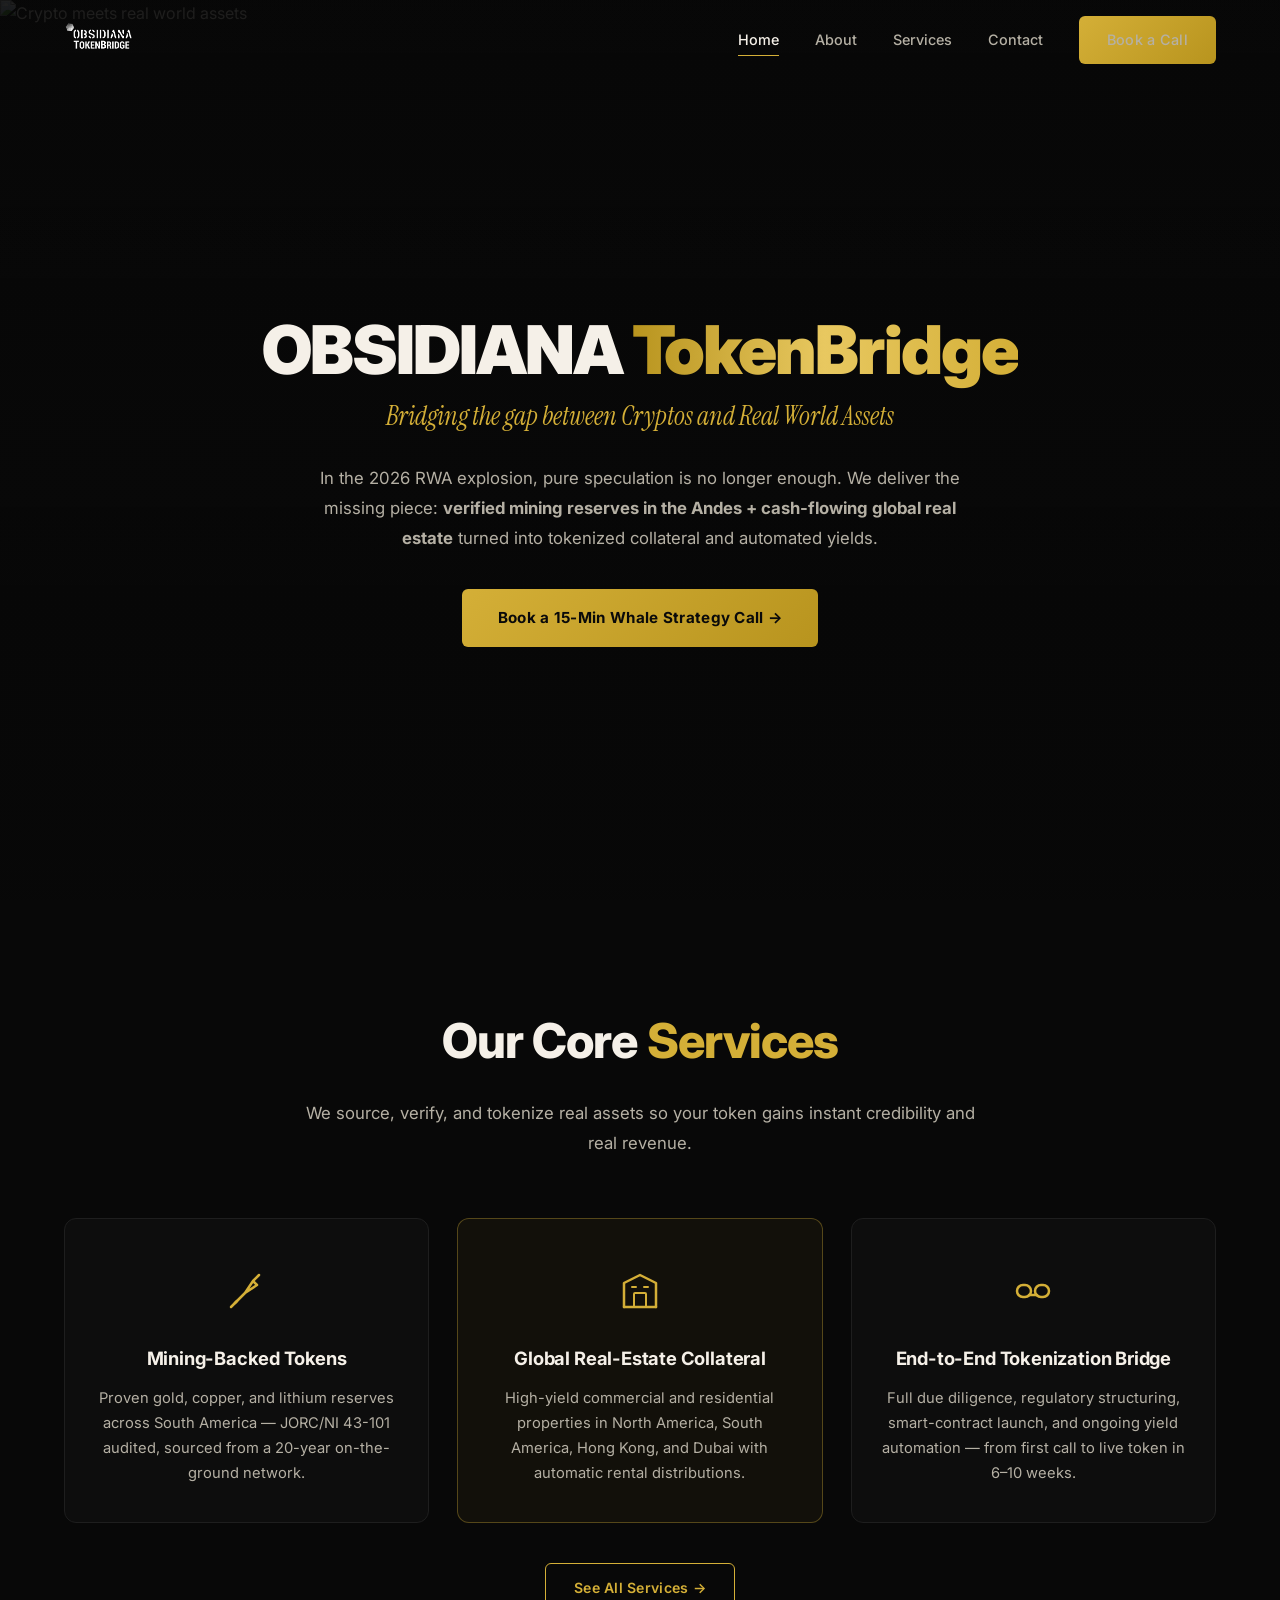
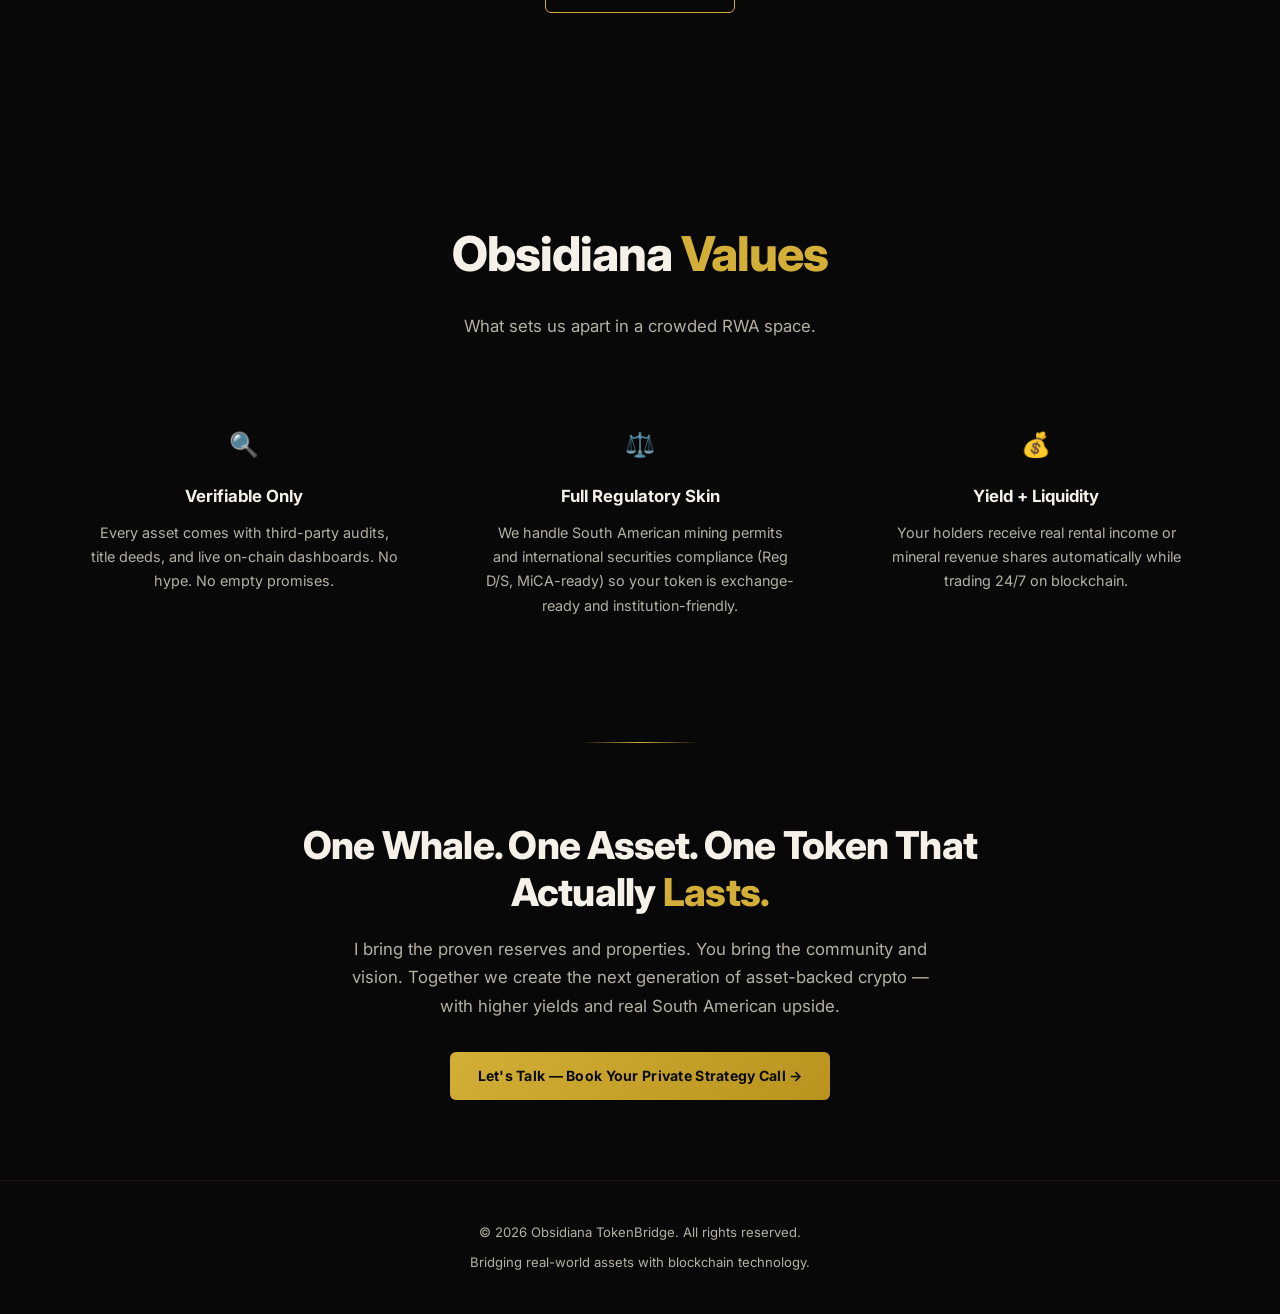
==== index.html @ aa085f13 "Initial build: 4-page Obsidiana TokenBridge website - Homepage with hero, services teaser, values, C" ====
<!DOCTYPE html>
<html lang="en">
<head>
  <meta charset="UTF-8">
  <meta name="viewport" content="width=device-width, initial-scale=1.0">
  <title>Obsidiana TokenBridge — Bridging Cryptos and Real World Assets</title>
  <meta name="description" content="Obsidiana TokenBridge bridges the gap between cryptocurrencies and real-world assets. Verified mining reserves and global real estate tokenized for automated yields.">
  <link rel="stylesheet" href="css/style.css">
  <link rel="icon" type="image/png" href="assets/images/logo.png">
</head>
<body>

  <!-- NAVIGATION -->
  <nav class="nav">
    <div class="nav-inner">
      <a href="index.html" class="nav-logo">
        <img src="assets/images/logo.png" alt="Obsidiana TokenBridge Logo">
      </a>
      <div class="nav-links">
        <a href="index.html" class="active">Home</a>
        <a href="about.html">About</a>
        <a href="services.html">Services</a>
        <a href="contact.html">Contact</a>
        <a href="contact.html" class="btn-gold">Book a Call</a>
      </div>
      <button class="hamburger" aria-label="Menu">
        <span></span><span></span><span></span>
      </button>
    </div>
  </nav>

  <!-- MOBILE NAV -->
  <div class="mobile-nav">
    <a href="index.html" class="active">Home</a>
    <a href="about.html">About</a>
    <a href="services.html">Services</a>
    <a href="contact.html">Contact</a>
    <a href="contact.html" class="btn-gold">Book a Call</a>
  </div>

  <!-- HERO -->
  <section class="hero">
    <div class="hero-bg">
      <img src="assets/images/hero.png" alt="Crypto meets real world assets">
    </div>
    <div class="hero-content">
      <h1 class="reveal">OBSIDIANA <span class="gold-shimmer">TokenBridge</span></h1>
      <p class="hero-tagline reveal reveal-delay-1">Bridging the gap between Cryptos and Real World Assets</p>
      <p class="reveal reveal-delay-2">In the 2026 RWA explosion, pure speculation is no longer enough. We deliver the missing piece: <strong>verified mining reserves in the Andes + cash-flowing global real estate</strong> turned into tokenized collateral and automated yields.</p>
      <a href="contact.html" class="btn-gold reveal reveal-delay-3">Book a 15-Min Whale Strategy Call &rarr;</a>
    </div>
  </section>

  <!-- SERVICES TEASER -->
  <section class="section">
    <div class="container">
      <div class="section-header reveal">
        <h2>Our Core <span class="gold">Services</span></h2>
        <p>We source, verify, and tokenize real assets so your token gains instant credibility and real revenue.</p>
      </div>
      <div class="services-grid">
        <!-- Card 1 -->
        <div class="service-card reveal reveal-delay-1">
          <div class="service-icon">
            <!-- Pickaxe / Mining icon (SVG) -->
            <svg width="48" height="48" viewBox="0 0 48 48" fill="none">
              <path d="M12 36L22 26M22 26L30 14L34 18L22 26ZM30 14L36 8" stroke="#D4AF37" stroke-width="2.5" stroke-linecap="round" stroke-linejoin="round"/>
              <path d="M14 34L8 40" stroke="#D4AF37" stroke-width="2.5" stroke-linecap="round"/>
            </svg>
          </div>
          <h3>Mining-Backed Tokens</h3>
          <p>Proven gold, copper, and lithium reserves across South America — JORC/NI 43-101 audited, sourced from a 20-year on-the-ground network.</p>
        </div>
        <!-- Card 2 (highlighted) -->
        <div class="service-card highlight reveal reveal-delay-2">
          <div class="service-icon">
            <!-- Building / Real Estate icon (SVG) -->
            <svg width="48" height="48" viewBox="0 0 48 48" fill="none">
              <path d="M8 40V16L24 8L40 16V40" stroke="#D4AF37" stroke-width="2.5" stroke-linecap="round" stroke-linejoin="round"/>
              <path d="M8 40H40" stroke="#D4AF37" stroke-width="2.5" stroke-linecap="round"/>
              <rect x="18" y="26" width="12" height="14" rx="1" stroke="#D4AF37" stroke-width="2"/>
              <path d="M16 20H20M28 20H32" stroke="#D4AF37" stroke-width="2" stroke-linecap="round"/>
            </svg>
          </div>
          <h3>Global Real-Estate Collateral</h3>
          <p>High-yield commercial and residential properties in North America, South America, Hong Kong, and Dubai with automatic rental distributions.</p>
        </div>
        <!-- Card 3 -->
        <div class="service-card reveal reveal-delay-3">
          <div class="service-icon">
            <!-- Chain / Bridge icon (SVG) -->
            <svg width="48" height="48" viewBox="0 0 48 48" fill="none">
              <path d="M20 28H28" stroke="#D4AF37" stroke-width="2.5" stroke-linecap="round"/>
              <rect x="8" y="18" width="14" height="12" rx="6" stroke="#D4AF37" stroke-width="2.5"/>
              <rect x="26" y="18" width="14" height="12" rx="6" stroke="#D4AF37" stroke-width="2.5"/>
            </svg>
          </div>
          <h3>End-to-End Tokenization Bridge</h3>
          <p>Full due diligence, regulatory structuring, smart-contract launch, and ongoing yield automation — from first call to live token in 6–10 weeks.</p>
        </div>
      </div>
      <div style="text-align:center; margin-top:40px;" class="reveal reveal-delay-4">
        <a href="services.html" class="btn-gold-outline">See All Services &rarr;</a>
      </div>
    </div>
  </section>

  <!-- OBSIDIANA VALUES -->
  <section class="section">
    <div class="container">
      <div class="section-header reveal">
        <h2>Obsidiana <span class="gold">Values</span></h2>
        <p>What sets us apart in a crowded RWA space.</p>
      </div>
      <div class="values-grid">
        <div class="value-item reveal reveal-delay-1">
          <div class="value-icon">&#128269;</div>
          <h3>Verifiable Only</h3>
          <p>Every asset comes with third-party audits, title deeds, and live on-chain dashboards. No hype. No empty promises.</p>
        </div>
        <div class="value-item reveal reveal-delay-2">
          <div class="value-icon">&#9878;&#65039;</div>
          <h3>Full Regulatory Skin</h3>
          <p>We handle South American mining permits and international securities compliance (Reg D/S, MiCA-ready) so your token is exchange-ready and institution-friendly.</p>
        </div>
        <div class="value-item reveal reveal-delay-3">
          <div class="value-icon">&#128176;</div>
          <h3>Yield + Liquidity</h3>
          <p>Your holders receive real rental income or mineral revenue shares automatically while trading 24/7 on blockchain.</p>
        </div>
      </div>
    </div>
  </section>

  <!-- FINAL CTA -->
  <section class="cta-section">
    <div class="container reveal">
      <h2>One Whale. One Asset. One Token That Actually <span class="gold">Lasts.</span></h2>
      <p>I bring the proven reserves and properties. You bring the community and vision. Together we create the next generation of asset-backed crypto — with higher yields and real South American upside.</p>
      <a href="contact.html" class="btn-gold">Let's Talk — Book Your Private Strategy Call &rarr;</a>
    </div>
  </section>

  <!-- FOOTER -->
  <footer class="footer">
    <div class="container">
      <p>&copy; 2026 Obsidiana TokenBridge. All rights reserved.</p>
      <p style="margin-top:6px;">Bridging real-world assets with blockchain technology.</p>
    </div>
  </footer>

  <script src="js/main.js"></script>
</body>
</html>
---- css/style.css ----
/* ===== OBSIDIANA TOKENBRIDGE — Global Styles ===== */
@import url('https://fonts.googleapis.com/css2?family=Inter:wght@300;400;500;600;700;800;900&family=Instrument+Serif:ital@0;1&display=swap');

*, *::before, *::after { margin: 0; padding: 0; box-sizing: border-box; }

:root {
  --gold: #D4AF37;
  --gold-light: #E8C860;
  --gold-dark: #B8941E;
  --gold-glow: rgba(212,175,55,0.25);
  --black: #0A0A0A;
  --black-card: #111111;
  --black-card-border: #1e1e1e;
  --white: #F5F0E8;
  --white-dim: #b5b0a4;
  --body-bg: #080808;
  --nav-height: 80px;
  --max-w: 1200px;
  --radius: 12px;
  --transition: .35s cubic-bezier(.4,0,.2,1);
}

html { scroll-behavior: smooth; font-size: 16px; }

body {
  font-family: 'Inter', sans-serif;
  background: var(--body-bg);
  color: var(--white);
  line-height: 1.7;
  overflow-x: hidden;
  -webkit-font-smoothing: antialiased;
}

/* Marble background on every page */
body::before {
  content: '';
  position: fixed;
  inset: 0;
  background: url('../assets/images/wallpaper.png') center/cover no-repeat;
  opacity: .18;
  z-index: -2;
  pointer-events: none;
}
body::after {
  content: '';
  position: fixed;
  inset: 0;
  background: linear-gradient(180deg, rgba(8,8,8,.6) 0%, rgba(8,8,8,.85) 50%, rgba(8,8,8,.95) 100%);
  z-index: -1;
  pointer-events: none;
}

img { max-width: 100%; display: block; }
a { color: inherit; text-decoration: none; }
ul { list-style: none; }

/* ===== SCROLLBAR ===== */
::-webkit-scrollbar { width: 8px; }
::-webkit-scrollbar-track { background: var(--black); }
::-webkit-scrollbar-thumb { background: var(--gold-dark); border-radius: 4px; }

/* ===== UTILITY ===== */
.container { max-width: var(--max-w); margin: 0 auto; padding: 0 24px; }
.gold { color: var(--gold); }
.serif { font-family: 'Instrument Serif', serif; }

/* ===== NAVIGATION ===== */
.nav {
  position: fixed;
  top: 0; left: 0; right: 0;
  height: var(--nav-height);
  z-index: 100;
  transition: background var(--transition), box-shadow var(--transition);
}
.nav.scrolled {
  background: rgba(10,10,10,.92);
  backdrop-filter: blur(16px);
  -webkit-backdrop-filter: blur(16px);
  box-shadow: 0 1px 0 rgba(212,175,55,.12);
}
.nav-inner {
  max-width: var(--max-w);
  margin: 0 auto;
  padding: 0 24px;
  height: 100%;
  display: flex;
  align-items: center;
  justify-content: space-between;
}
.nav-logo {
  display: flex;
  align-items: center;
  gap: 10px;
  font-weight: 700;
  font-size: 1.15rem;
  letter-spacing: .02em;
}
.nav-logo img {
  height: 38px;
  width: auto;
}
.nav-logo span {
  display: flex;
  flex-direction: column;
  line-height: 1.15;
}
.nav-logo .logo-sub {
  font-size: .7rem;
  color: var(--gold);
  font-weight: 500;
  letter-spacing: .08em;
}
.nav-links {
  display: flex;
  align-items: center;
  gap: 36px;
}
.nav-links a {
  font-size: .9rem;
  font-weight: 500;
  color: var(--white-dim);
  transition: color var(--transition);
  position: relative;
}
.nav-links a::after {
  content: '';
  position: absolute;
  bottom: -4px; left: 0;
  width: 0; height: 1.5px;
  background: var(--gold);
  transition: width var(--transition);
}
.nav-links a:hover,
.nav-links a.active {
  color: var(--white);
}
.nav-links a:hover::after,
.nav-links a.active::after {
  width: 100%;
}

/* CTA Button */
.btn-gold {
  display: inline-flex;
  align-items: center;
  gap: 8px;
  padding: 12px 28px;
  background: linear-gradient(135deg, var(--gold) 0%, var(--gold-dark) 100%);
  color: var(--black);
  font-family: 'Inter', sans-serif;
  font-weight: 700;
  font-size: .88rem;
  border: none;
  border-radius: 6px;
  cursor: pointer;
  transition: all var(--transition);
  letter-spacing: .02em;
  text-transform: none;
  white-space: nowrap;
}
.btn-gold:hover {
  background: linear-gradient(135deg, var(--gold-light) 0%, var(--gold) 100%);
  box-shadow: 0 0 30px var(--gold-glow);
  transform: translateY(-1px);
}
.btn-gold-outline {
  display: inline-flex;
  align-items: center;
  gap: 8px;
  padding: 12px 28px;
  background: transparent;
  color: var(--gold);
  font-family: 'Inter', sans-serif;
  font-weight: 600;
  font-size: .88rem;
  border: 1.5px solid var(--gold);
  border-radius: 6px;
  cursor: pointer;
  transition: all var(--transition);
  letter-spacing: .02em;
}
.btn-gold-outline:hover {
  background: rgba(212,175,55,.1);
  box-shadow: 0 0 20px var(--gold-glow);
}

/* ===== HAMBURGER (Mobile) ===== */
.hamburger {
  display: none;
  flex-direction: column;
  gap: 5px;
  cursor: pointer;
  z-index: 110;
  background: none;
  border: none;
  padding: 4px;
}
.hamburger span {
  width: 26px;
  height: 2px;
  background: var(--white);
  transition: all .3s ease;
  border-radius: 2px;
}
.hamburger.open span:nth-child(1) { transform: rotate(45deg) translate(5px,5px); }
.hamburger.open span:nth-child(2) { opacity: 0; }
.hamburger.open span:nth-child(3) { transform: rotate(-45deg) translate(5px,-5px); }

/* ===== MOBILE NAV OVERLAY ===== */
.mobile-nav {
  display: none;
  position: fixed;
  inset: 0;
  background: rgba(8,8,8,.97);
  backdrop-filter: blur(20px);
  z-index: 105;
  flex-direction: column;
  justify-content: center;
  align-items: center;
  gap: 32px;
}
.mobile-nav.open { display: flex; }
.mobile-nav a {
  font-size: 1.5rem;
  font-weight: 600;
  color: var(--white-dim);
  transition: color var(--transition);
}
.mobile-nav a:hover,
.mobile-nav a.active { color: var(--gold); }

/* ===== SECTIONS ===== */
.section {
  padding: 100px 0;
  position: relative;
}
.section-sm { padding: 60px 0; }

/* Section header */
.section-header {
  text-align: center;
  margin-bottom: 60px;
}
.section-header h2 {
  font-size: clamp(2rem, 4vw, 3rem);
  font-weight: 800;
  margin-bottom: 16px;
  letter-spacing: -.02em;
}
.section-header p {
  max-width: 680px;
  margin: 0 auto;
  color: var(--white-dim);
  font-size: 1.05rem;
  line-height: 1.8;
}

/* ===== HERO (Home) ===== */
.hero {
  min-height: 100vh;
  display: flex;
  align-items: center;
  position: relative;
  overflow: hidden;
  padding-top: var(--nav-height);
}
.hero-bg {
  position: absolute;
  inset: 0;
  z-index: -1;
}
.hero-bg img {
  width: 100%;
  height: 100%;
  object-fit: cover;
  opacity: .35;
}
.hero-bg::after {
  content: '';
  position: absolute;
  inset: 0;
  background: linear-gradient(180deg,
    rgba(8,8,8,.3) 0%,
    rgba(8,8,8,.65) 60%,
    var(--body-bg) 100%);
}
.hero-content {
  position: relative;
  z-index: 2;
  text-align: center;
  max-width: 820px;
  margin: 0 auto;
  padding: 60px 24px 80px;
}
.hero-content h1 {
  font-size: clamp(2.5rem, 5.5vw, 4.2rem);
  font-weight: 900;
  letter-spacing: -.03em;
  line-height: 1.1;
  margin-bottom: 12px;
}
.hero-content .hero-tagline {
  font-family: 'Instrument Serif', serif;
  font-style: italic;
  font-size: clamp(1.1rem, 2.5vw, 1.6rem);
  color: var(--gold);
  margin-bottom: 28px;
  line-height: 1.4;
}
.hero-content p {
  font-size: 1.05rem;
  color: var(--white-dim);
  line-height: 1.8;
  max-width: 640px;
  margin: 0 auto 36px;
}
.hero-content .btn-gold {
  padding: 16px 36px;
  font-size: .95rem;
}

/* ===== SERVICE CARDS (Home teaser + Services page) ===== */
.services-grid {
  display: grid;
  grid-template-columns: repeat(3, 1fr);
  gap: 28px;
}
.service-card {
  background: rgba(17,17,17,.7);
  border: 1px solid var(--black-card-border);
  border-radius: var(--radius);
  padding: 40px 28px 36px;
  text-align: center;
  transition: all var(--transition);
  position: relative;
  overflow: hidden;
}
.service-card::before {
  content: '';
  position: absolute;
  top: 0; left: 0; right: 0;
  height: 2px;
  background: linear-gradient(90deg, transparent 0%, var(--gold) 50%, transparent 100%);
  opacity: 0;
  transition: opacity var(--transition);
}
.service-card:hover {
  border-color: rgba(212,175,55,.25);
  transform: translateY(-4px);
  box-shadow: 0 20px 60px rgba(0,0,0,.4);
}
.service-card:hover::before { opacity: 1; }

.service-icon {
  width: 64px;
  height: 64px;
  margin: 0 auto 20px;
  display: flex;
  align-items: center;
  justify-content: center;
  font-size: 2rem;
}
.service-icon img {
  width: 56px;
  height: 56px;
  object-fit: contain;
}
.service-card h3 {
  font-size: 1.15rem;
  font-weight: 700;
  margin-bottom: 12px;
  letter-spacing: -.01em;
}
.service-card p {
  font-size: .92rem;
  color: var(--white-dim);
  line-height: 1.7;
}

/* Service card — highlighted (middle) */
.service-card.highlight {
  border-color: rgba(212,175,55,.35);
  background: rgba(212,175,55,.05);
}

/* ===== VALUES SECTION (Home) ===== */
.values-grid {
  display: grid;
  grid-template-columns: repeat(3, 1fr);
  gap: 36px;
}
.value-item {
  text-align: center;
  padding: 24px;
}
.value-icon {
  font-size: 1.5rem;
  margin-bottom: 16px;
  color: var(--gold);
}
.value-item h3 {
  font-size: 1.05rem;
  font-weight: 700;
  margin-bottom: 10px;
}
.value-item p {
  font-size: .9rem;
  color: var(--white-dim);
  line-height: 1.7;
}

/* ===== CTA SECTION ===== */
.cta-section {
  text-align: center;
  padding: 80px 0;
  position: relative;
}
.cta-section::before {
  content: '';
  position: absolute;
  top: 0; left: 50%; transform: translateX(-50%);
  width: 120px; height: 1px;
  background: linear-gradient(90deg, transparent, var(--gold), transparent);
}
.cta-section h2 {
  font-size: clamp(1.6rem, 3.5vw, 2.4rem);
  font-weight: 800;
  max-width: 700px;
  margin: 0 auto 20px;
  letter-spacing: -.02em;
  line-height: 1.2;
}
.cta-section p {
  color: var(--white-dim);
  font-size: 1.05rem;
  max-width: 600px;
  margin: 0 auto 32px;
  line-height: 1.7;
}

/* ===== SERVICES PAGE — Detailed cards ===== */
.service-detail {
  background: rgba(17,17,17,.6);
  border: 1px solid var(--black-card-border);
  border-radius: var(--radius);
  padding: 48px 40px;
  margin-bottom: 32px;
  transition: border-color var(--transition);
}
.service-detail:hover {
  border-color: rgba(212,175,55,.2);
}
.service-detail h3 {
  font-size: 1.5rem;
  font-weight: 700;
  margin-bottom: 16px;
  color: var(--gold);
}
.service-detail .lead {
  font-size: 1.05rem;
  color: var(--white-dim);
  margin-bottom: 20px;
  line-height: 1.7;
}
.service-detail ul {
  margin-bottom: 20px;
}
.service-detail li {
  padding: 6px 0 6px 28px;
  position: relative;
  color: var(--white-dim);
  font-size: .95rem;
  line-height: 1.7;
}
.service-detail li::before {
  content: '✓';
  position: absolute;
  left: 0;
  color: var(--gold);
  font-weight: 700;
}
.service-detail .note {
  font-style: italic;
  color: var(--white-dim);
  font-size: .9rem;
  opacity: .8;
}

/* ===== 5-STEP PROCESS ===== */
.process-steps {
  display: flex;
  gap: 0;
  position: relative;
  margin-top: 40px;
}
.process-steps::before {
  content: '';
  position: absolute;
  top: 28px;
  left: 40px;
  right: 40px;
  height: 2px;
  background: linear-gradient(90deg, var(--gold-dark), var(--gold), var(--gold-dark));
  opacity: .3;
}
.step {
  flex: 1;
  text-align: center;
  position: relative;
  padding: 0 8px;
}
.step-num {
  width: 56px;
  height: 56px;
  border-radius: 50%;
  background: rgba(212,175,55,.1);
  border: 2px solid var(--gold);
  display: flex;
  align-items: center;
  justify-content: center;
  font-size: 1.3rem;
  font-weight: 800;
  color: var(--gold);
  margin: 0 auto 16px;
  position: relative;
  z-index: 2;
}
.step h4 {
  font-size: .88rem;
  font-weight: 600;
  margin-bottom: 6px;
}
.step p {
  font-size: .8rem;
  color: var(--white-dim);
  line-height: 1.5;
}

/* ===== WHY CHOOSE (Services) ===== */
.why-list {
  display: grid;
  grid-template-columns: 1fr 1fr;
  gap: 20px;
  margin-top: 32px;
}
.why-item {
  display: flex;
  gap: 14px;
  align-items: flex-start;
  padding: 20px;
  background: rgba(17,17,17,.5);
  border: 1px solid var(--black-card-border);
  border-radius: 8px;
}
.why-item .icon {
  color: var(--gold);
  font-size: 1.2rem;
  flex-shrink: 0;
  margin-top: 2px;
}
.why-item p {
  font-size: .92rem;
  color: var(--white-dim);
  line-height: 1.6;
}

/* ===== ABOUT PAGE ===== */
.about-hero {
  padding-top: calc(var(--nav-height) + 80px);
  padding-bottom: 40px;
  text-align: center;
}
.about-hero h1 {
  font-size: clamp(2.2rem, 4.5vw, 3.4rem);
  font-weight: 800;
  letter-spacing: -.02em;
  margin-bottom: 12px;
}
.about-hero .subtitle {
  font-family: 'Instrument Serif', serif;
  font-style: italic;
  font-size: clamp(1rem, 2vw, 1.3rem);
  color: var(--gold);
  line-height: 1.5;
}

.founder-section {
  display: grid;
  grid-template-columns: 300px 1fr;
  gap: 48px;
  align-items: start;
  padding: 60px 0;
}
.founder-photo {
  border-radius: var(--radius);
  overflow: hidden;
  border: 2px solid rgba(212,175,55,.2);
  aspect-ratio: 3/4;
}
.founder-photo img {
  width: 100%;
  height: 100%;
  object-fit: cover;
}
/* placeholder when no photo */
.founder-photo.placeholder {
  background: linear-gradient(135deg, rgba(212,175,55,.08), rgba(17,17,17,.8));
  display: flex;
  align-items: center;
  justify-content: center;
  font-size: 5rem;
  color: var(--gold);
  opacity: .3;
}
.founder-bio p {
  font-size: 1.02rem;
  color: var(--white-dim);
  line-height: 1.85;
  margin-bottom: 20px;
}

.quote-box {
  background: rgba(17,17,17,.6);
  border: 1px solid rgba(212,175,55,.25);
  border-left: 3px solid var(--gold);
  border-radius: var(--radius);
  padding: 40px;
  margin: 48px 0;
  text-align: center;
}
.quote-box blockquote {
  font-family: 'Instrument Serif', serif;
  font-style: italic;
  font-size: clamp(1.15rem, 2.5vw, 1.6rem);
  line-height: 1.6;
  color: var(--white);
  margin-bottom: 16px;
}
.quote-box cite {
  font-family: 'Inter', sans-serif;
  font-style: normal;
  font-size: .88rem;
  color: var(--gold);
  font-weight: 500;
}

/* ===== CONTACT PAGE ===== */
.contact-hero {
  padding-top: calc(var(--nav-height) + 60px);
  padding-bottom: 40px;
  text-align: center;
}
.contact-hero .label {
  font-size: .8rem;
  font-weight: 600;
  letter-spacing: .15em;
  text-transform: uppercase;
  color: var(--gold);
  margin-bottom: 12px;
}
.contact-hero h1 {
  font-size: clamp(2.4rem, 5vw, 3.8rem);
  font-weight: 800;
  letter-spacing: -.02em;
  margin-bottom: 16px;
}
.contact-hero p {
  color: var(--white-dim);
  font-size: 1.05rem;
  max-width: 560px;
  margin: 0 auto 28px;
  line-height: 1.7;
}

.contact-cards {
  display: grid;
  grid-template-columns: repeat(3, 1fr);
  gap: 28px;
  margin: 60px 0;
}
.contact-card {
  background: rgba(17,17,17,.65);
  border: 1px solid var(--black-card-border);
  border-radius: var(--radius);
  padding: 40px 24px;
  text-align: center;
  transition: all var(--transition);
}
.contact-card:hover {
  border-color: rgba(212,175,55,.25);
  transform: translateY(-3px);
}
.contact-card .card-icon {
  font-size: 2rem;
  margin-bottom: 16px;
  color: var(--gold);
}
.contact-card h3 {
  font-size: 1.1rem;
  font-weight: 700;
  margin-bottom: 8px;
}
.contact-card p {
  font-size: .9rem;
  color: var(--white-dim);
  line-height: 1.6;
}
.contact-card a {
  color: var(--gold);
  transition: color var(--transition);
}
.contact-card a:hover { color: var(--gold-light); }

/* Contact form placeholder */
.contact-form-area {
  max-width: 640px;
  margin: 0 auto;
  background: rgba(17,17,17,.6);
  border: 1px solid var(--black-card-border);
  border-radius: var(--radius);
  padding: 48px 40px;
  text-align: center;
}
.contact-form-area h3 {
  font-size: 1.3rem;
  font-weight: 700;
  margin-bottom: 12px;
}
.contact-form-area p {
  font-size: .92rem;
  color: var(--white-dim);
  margin-bottom: 24px;
}
/* Fillout embed placeholder */
.fillout-embed {
  min-height: 200px;
  border: 1px dashed rgba(212,175,55,.3);
  border-radius: 8px;
  display: flex;
  align-items: center;
  justify-content: center;
  color: var(--white-dim);
  font-size: .9rem;
  padding: 40px;
}

/* ===== FOOTER ===== */
.footer {
  padding: 40px 0;
  border-top: 1px solid rgba(212,175,55,.1);
  text-align: center;
}
.footer p {
  font-size: .82rem;
  color: var(--white-dim);
  line-height: 1.8;
}
.footer a { color: var(--gold); }
.footer a:hover { color: var(--gold-light); }

/* ===== PAGE HEADER (inner pages) ===== */
.page-header {
  padding-top: calc(var(--nav-height) + 80px);
  padding-bottom: 40px;
  text-align: center;
}
.page-header h1 {
  font-size: clamp(2.2rem, 5vw, 3.6rem);
  font-weight: 800;
  letter-spacing: -.02em;
  margin-bottom: 20px;
}
.page-header p {
  font-size: 1.05rem;
  color: var(--white-dim);
  max-width: 700px;
  margin: 0 auto;
  line-height: 1.8;
}
.page-header .highlight-text {
  color: var(--gold);
}

/* ===== DIVIDER ===== */
.divider {
  width: 80px;
  height: 1px;
  background: linear-gradient(90deg, transparent, var(--gold), transparent);
  margin: 48px auto;
}

/* ===== ANIMATIONS ===== */
.reveal {
  opacity: 0;
  transform: translateY(32px);
  transition: opacity .7s ease, transform .7s ease;
}
.reveal.visible {
  opacity: 1;
  transform: translateY(0);
}
.reveal-delay-1 { transition-delay: .1s; }
.reveal-delay-2 { transition-delay: .2s; }
.reveal-delay-3 { transition-delay: .3s; }
.reveal-delay-4 { transition-delay: .4s; }
.reveal-delay-5 { transition-delay: .5s; }

/* Gold shimmer for headings */
@keyframes shimmer {
  0% { background-position: -200% center; }
  100% { background-position: 200% center; }
}
.gold-shimmer {
  background: linear-gradient(90deg, var(--gold-dark), var(--gold-light), var(--gold), var(--gold-light), var(--gold-dark));
  background-size: 200% auto;
  -webkit-background-clip: text;
  -webkit-text-fill-color: transparent;
  background-clip: text;
  animation: shimmer 4s linear infinite;
}

/* Subtle glow pulse on hero */
@keyframes glowPulse {
  0%, 100% { box-shadow: 0 0 20px var(--gold-glow); }
  50% { box-shadow: 0 0 40px var(--gold-glow), 0 0 60px rgba(212,175,55,.1); }
}

/* ===== RESPONSIVE ===== */
@media (max-width: 1024px) {
  .services-grid { grid-template-columns: repeat(2, 1fr); }
  .services-grid .service-card:last-child {
    grid-column: 1 / -1;
    max-width: 400px;
    margin: 0 auto;
  }
  .founder-section { grid-template-columns: 240px 1fr; gap: 32px; }
  .why-list { grid-template-columns: 1fr; }
  .process-steps { flex-wrap: wrap; gap: 24px; }
  .process-steps::before { display: none; }
  .step { flex: 0 0 calc(33.33% - 16px); }
}

@media (max-width: 768px) {
  :root { --nav-height: 64px; }

  .nav-links { display: none; }
  .hamburger { display: flex; }

  .hero-content { padding: 40px 20px 60px; }

  .services-grid { grid-template-columns: 1fr; }
  .services-grid .service-card:last-child { max-width: 100%; }

  .values-grid { grid-template-columns: 1fr; gap: 24px; }

  .contact-cards { grid-template-columns: 1fr; }

  .founder-section {
    grid-template-columns: 1fr;
    text-align: center;
  }
  .founder-photo {
    max-width: 260px;
    margin: 0 auto;
  }

  .service-detail { padding: 32px 24px; }

  .process-steps { flex-direction: column; align-items: center; }
  .step { flex: none; width: 100%; max-width: 280px; }

  .quote-box { padding: 28px 20px; }

  .contact-form-area { padding: 32px 20px; }

  .section { padding: 60px 0; }
}

@media (max-width: 480px) {
  .hero-content h1 { font-size: 2rem; }
  .section-header h2 { font-size: 1.6rem; }
  .cta-section h2 { font-size: 1.4rem; }
  .btn-gold { padding: 12px 24px; font-size: .85rem; }
}
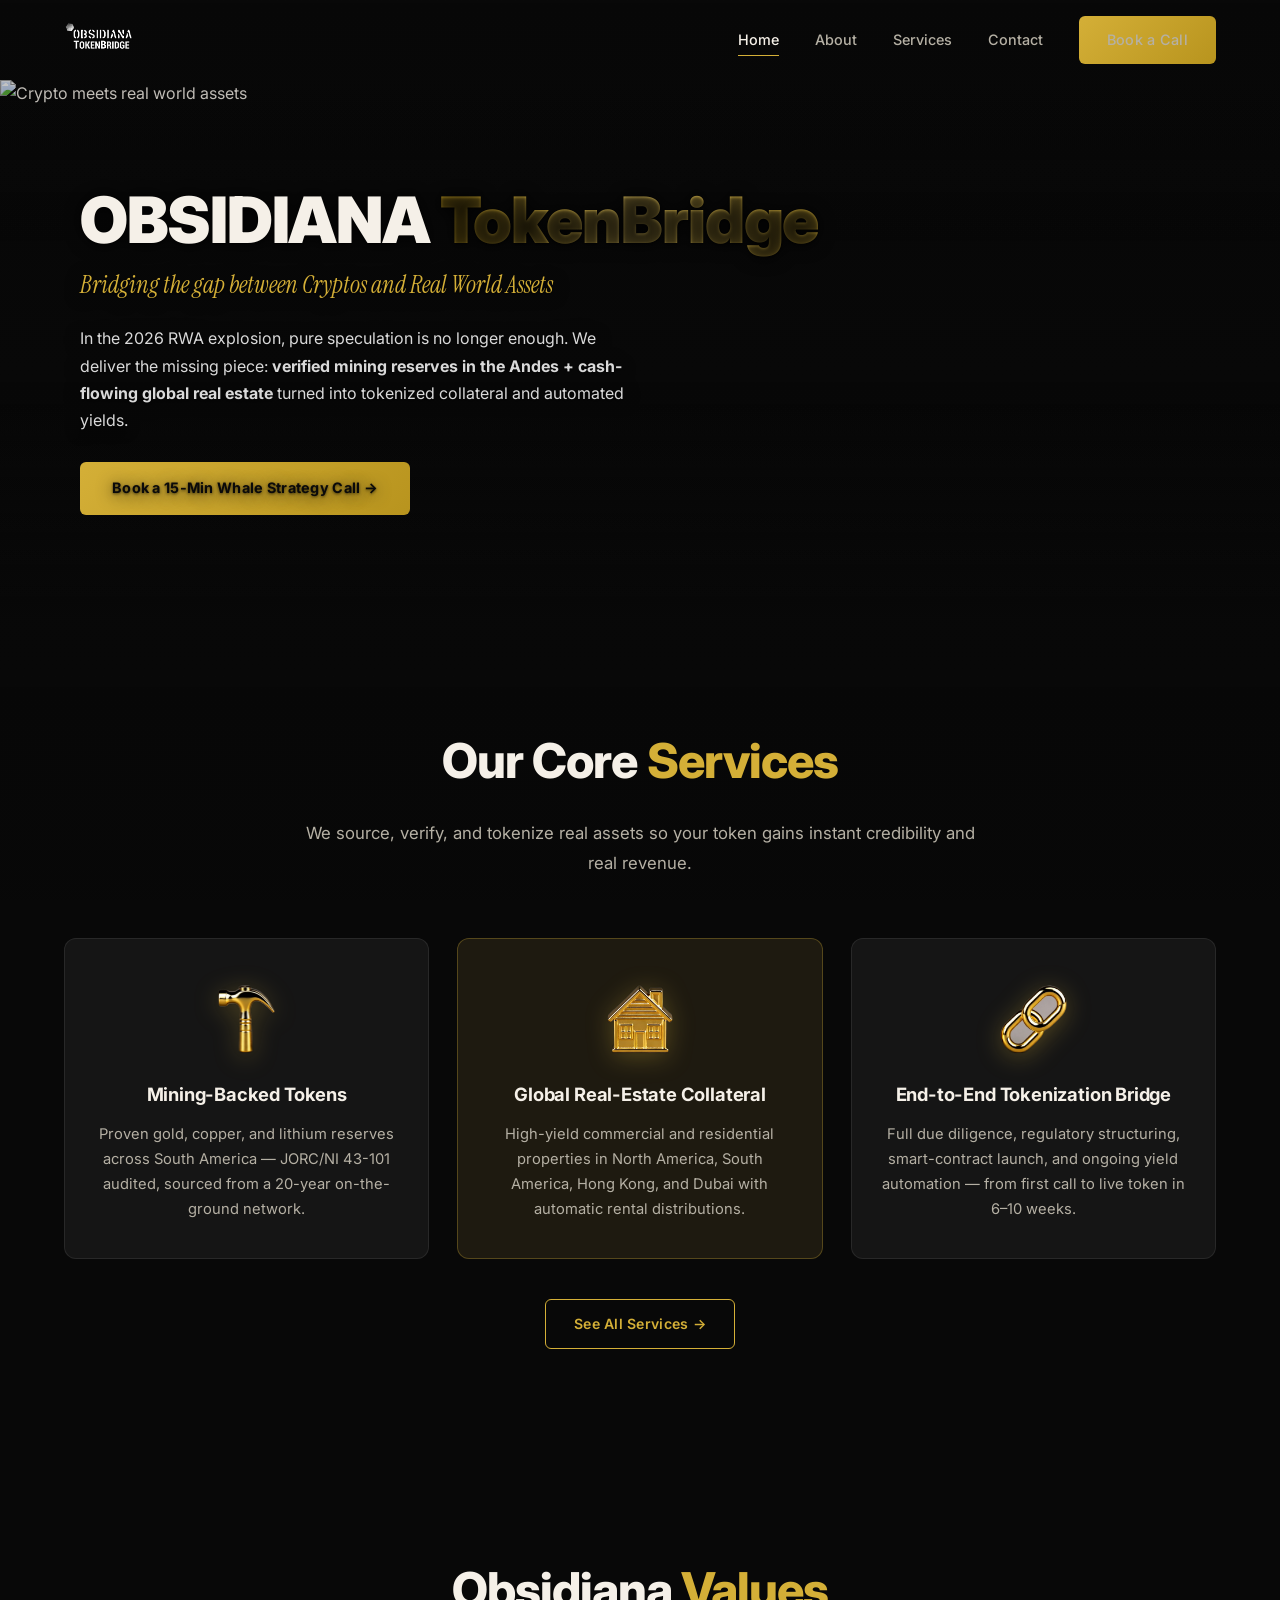
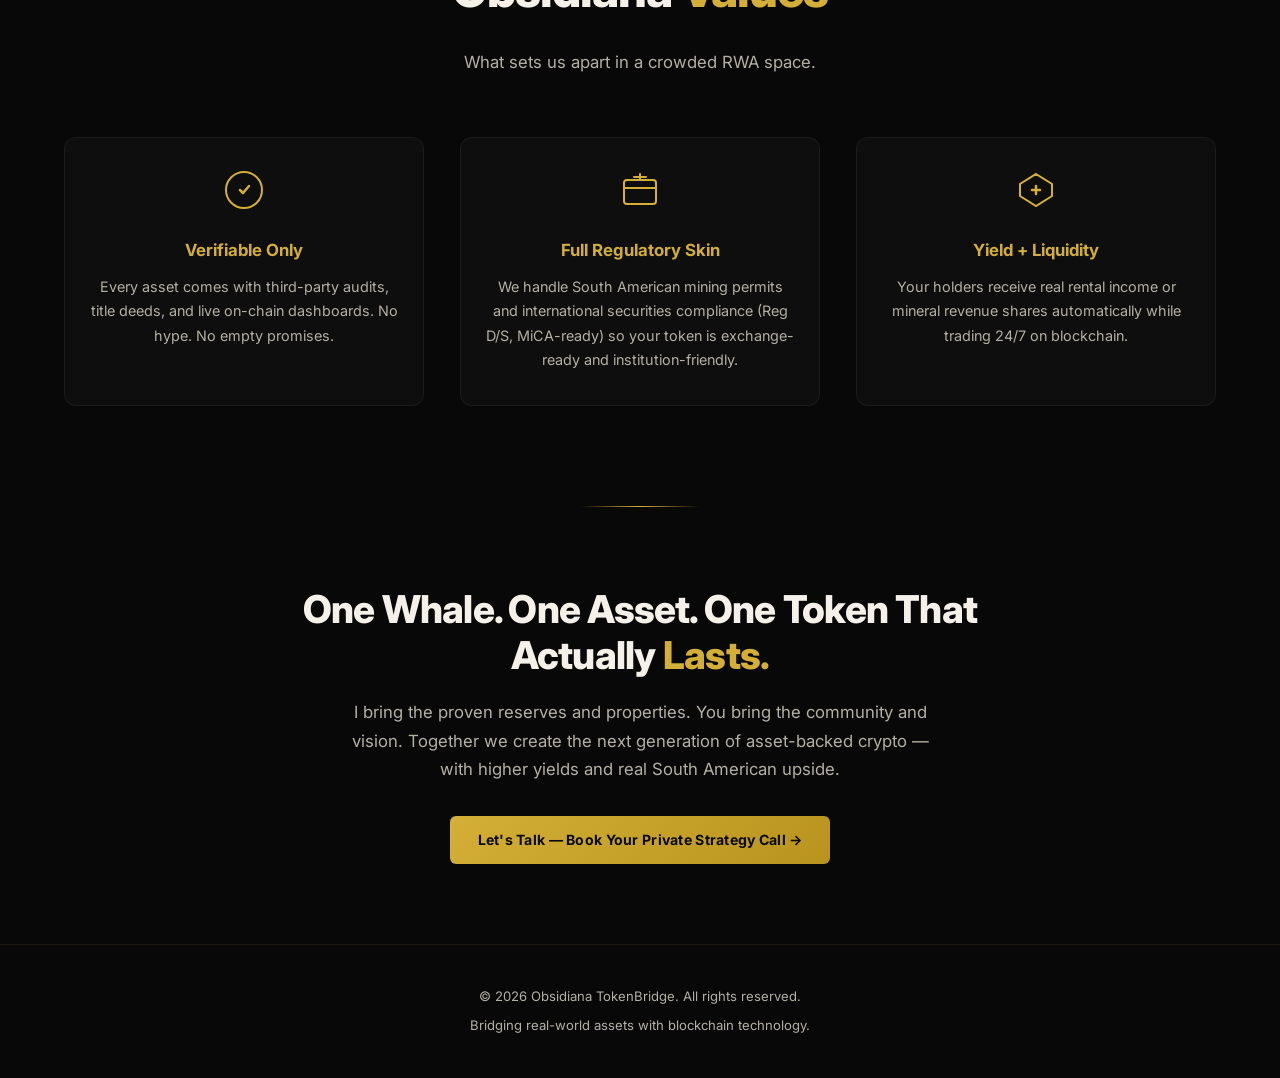
==== commit 7d56c996: "Major aesthetic overhaul: real gold 3D icons, visible marble texture, improved cards and values sect" ====
--- a/index.html
+++ b/index.html
@@ -62,11 +62,7 @@
         <!-- Card 1 -->
         <div class="service-card reveal reveal-delay-1">
           <div class="service-icon">
-            <!-- Pickaxe / Mining icon (SVG) -->
-            <svg width="48" height="48" viewBox="0 0 48 48" fill="none">
-              <path d="M12 36L22 26M22 26L30 14L34 18L22 26ZM30 14L36 8" stroke="#D4AF37" stroke-width="2.5" stroke-linecap="round" stroke-linejoin="round"/>
-              <path d="M14 34L8 40" stroke="#D4AF37" stroke-width="2.5" stroke-linecap="round"/>
-            </svg>
+            <img src="assets/images/icon-mining.png" alt="Mining">
           </div>
           <h3>Mining-Backed Tokens</h3>
           <p>Proven gold, copper, and lithium reserves across South America — JORC/NI 43-101 audited, sourced from a 20-year on-the-ground network.</p>
@@ -74,13 +70,7 @@
         <!-- Card 2 (highlighted) -->
         <div class="service-card highlight reveal reveal-delay-2">
           <div class="service-icon">
-            <!-- Building / Real Estate icon (SVG) -->
-            <svg width="48" height="48" viewBox="0 0 48 48" fill="none">
-              <path d="M8 40V16L24 8L40 16V40" stroke="#D4AF37" stroke-width="2.5" stroke-linecap="round" stroke-linejoin="round"/>
-              <path d="M8 40H40" stroke="#D4AF37" stroke-width="2.5" stroke-linecap="round"/>
-              <rect x="18" y="26" width="12" height="14" rx="1" stroke="#D4AF37" stroke-width="2"/>
-              <path d="M16 20H20M28 20H32" stroke="#D4AF37" stroke-width="2" stroke-linecap="round"/>
-            </svg>
+            <img src="assets/images/icon-realestate.png" alt="Real Estate">
           </div>
           <h3>Global Real-Estate Collateral</h3>
           <p>High-yield commercial and residential properties in North America, South America, Hong Kong, and Dubai with automatic rental distributions.</p>
@@ -88,12 +78,7 @@
         <!-- Card 3 -->
         <div class="service-card reveal reveal-delay-3">
           <div class="service-icon">
-            <!-- Chain / Bridge icon (SVG) -->
-            <svg width="48" height="48" viewBox="0 0 48 48" fill="none">
-              <path d="M20 28H28" stroke="#D4AF37" stroke-width="2.5" stroke-linecap="round"/>
-              <rect x="8" y="18" width="14" height="12" rx="6" stroke="#D4AF37" stroke-width="2.5"/>
-              <rect x="26" y="18" width="14" height="12" rx="6" stroke="#D4AF37" stroke-width="2.5"/>
-            </svg>
+            <img src="assets/images/icon-tokenization.png" alt="Tokenization">
           </div>
           <h3>End-to-End Tokenization Bridge</h3>
           <p>Full due diligence, regulatory structuring, smart-contract launch, and ongoing yield automation — from first call to live token in 6–10 weeks.</p>
@@ -114,17 +99,23 @@
       </div>
       <div class="values-grid">
         <div class="value-item reveal reveal-delay-1">
-          <div class="value-icon">&#128269;</div>
+          <div class="value-icon">
+            <svg width="40" height="40" viewBox="0 0 40 40" fill="none"><circle cx="20" cy="20" r="18" stroke="#D4AF37" stroke-width="2"/><path d="M16 20l3 3 6-7" stroke="#D4AF37" stroke-width="2.5" stroke-linecap="round" stroke-linejoin="round"/></svg>
+          </div>
           <h3>Verifiable Only</h3>
           <p>Every asset comes with third-party audits, title deeds, and live on-chain dashboards. No hype. No empty promises.</p>
         </div>
         <div class="value-item reveal reveal-delay-2">
-          <div class="value-icon">&#9878;&#65039;</div>
+          <div class="value-icon">
+            <svg width="40" height="40" viewBox="0 0 40 40" fill="none"><rect x="4" y="10" width="32" height="24" rx="3" stroke="#D4AF37" stroke-width="2"/><path d="M4 18h32" stroke="#D4AF37" stroke-width="2"/><path d="M20 4v6M14 7h12" stroke="#D4AF37" stroke-width="2" stroke-linecap="round"/></svg>
+          </div>
           <h3>Full Regulatory Skin</h3>
           <p>We handle South American mining permits and international securities compliance (Reg D/S, MiCA-ready) so your token is exchange-ready and institution-friendly.</p>
         </div>
         <div class="value-item reveal reveal-delay-3">
-          <div class="value-icon">&#128176;</div>
+          <div class="value-icon">
+            <svg width="40" height="40" viewBox="0 0 40 40" fill="none"><path d="M20 4L36 14v12L20 36 4 26V14L20 4z" stroke="#D4AF37" stroke-width="2"/><path d="M20 16v8M16 20h8" stroke="#D4AF37" stroke-width="2.5" stroke-linecap="round"/></svg>
+          </div>
           <h3>Yield + Liquidity</h3>
           <p>Your holders receive real rental income or mineral revenue shares automatically while trading 24/7 on blockchain.</p>
         </div>
--- a/css/style.css
+++ b/css/style.css
@@ -37,7 +37,7 @@
   position: fixed;
   inset: 0;
   background: url('../assets/images/wallpaper.png') center/cover no-repeat;
-  opacity: .18;
+  opacity: .45;
   z-index: -2;
   pointer-events: none;
 }
@@ -45,7 +45,7 @@
   content: '';
   position: fixed;
   inset: 0;
-  background: linear-gradient(180deg, rgba(8,8,8,.6) 0%, rgba(8,8,8,.85) 50%, rgba(8,8,8,.95) 100%);
+  background: linear-gradient(180deg, rgba(8,8,8,.25) 0%, rgba(8,8,8,.55) 50%, rgba(8,8,8,.7) 100%);
   z-index: -1;
   pointer-events: none;
 }
@@ -257,66 +257,75 @@
 
 /* ===== HERO (Home) ===== */
 .hero {
-  min-height: 100vh;
-  display: flex;
-  align-items: center;
   position: relative;
   overflow: hidden;
   padding-top: var(--nav-height);
+  z-index: 1;
 }
 .hero-bg {
-  position: absolute;
-  inset: 0;
-  z-index: -1;
+  position: relative;
+  width: 100%;
+  height: 60vh;
+  min-height: 400px;
+  overflow: hidden;
 }
 .hero-bg img {
   width: 100%;
   height: 100%;
   object-fit: cover;
-  opacity: .35;
+  object-position: center 30%;
 }
 .hero-bg::after {
   content: '';
   position: absolute;
   inset: 0;
   background: linear-gradient(180deg,
-    rgba(8,8,8,.3) 0%,
-    rgba(8,8,8,.65) 60%,
-    var(--body-bg) 100%);
+    rgba(8,8,8,.25) 0%,
+    rgba(8,8,8,0) 30%,
+    rgba(8,8,8,0) 60%,
+    rgba(8,8,8,.85) 100%);
 }
 .hero-content {
-  position: relative;
+  position: absolute;
+  top: var(--nav-height);
+  left: 0;
+  right: 0;
+  bottom: 0;
   z-index: 2;
-  text-align: center;
-  max-width: 820px;
+  display: flex;
+  flex-direction: column;
+  justify-content: center;
+  padding: 40px;
+  max-width: var(--max-w);
   margin: 0 auto;
-  padding: 60px 24px 80px;
+  text-shadow: 0 2px 16px rgba(0,0,0,.8), 0 1px 3px rgba(0,0,0,.6);
 }
 .hero-content h1 {
-  font-size: clamp(2.5rem, 5.5vw, 4.2rem);
+  font-size: clamp(2.5rem, 5.5vw, 4rem);
   font-weight: 900;
-  letter-spacing: -.03em;
+  letter-spacing: -.02em;
   line-height: 1.1;
   margin-bottom: 12px;
 }
 .hero-content .hero-tagline {
   font-family: 'Instrument Serif', serif;
   font-style: italic;
-  font-size: clamp(1.1rem, 2.5vw, 1.6rem);
-  color: var(--gold);
+  font-size: clamp(1.1rem, 2.5vw, 1.5rem);
+  color: var(--gold);
+  margin-bottom: 24px;
+  line-height: 1.4;
+}
+.hero-content p {
+  font-size: 1rem;
+  color: rgba(255,255,255,.85);
+  line-height: 1.7;
+  max-width: 560px;
   margin-bottom: 28px;
-  line-height: 1.4;
-}
-.hero-content p {
-  font-size: 1.05rem;
-  color: var(--white-dim);
-  line-height: 1.8;
-  max-width: 640px;
-  margin: 0 auto 36px;
 }
 .hero-content .btn-gold {
-  padding: 16px 36px;
-  font-size: .95rem;
+  padding: 14px 32px;
+  font-size: .9rem;
+  align-self: flex-start;
 }
 
 /* ===== SERVICE CARDS (Home teaser + Services page) ===== */
@@ -326,8 +335,10 @@
   gap: 28px;
 }
 .service-card {
-  background: rgba(17,17,17,.7);
-  border: 1px solid var(--black-card-border);
+  background: rgba(30,30,30,.65);
+  backdrop-filter: blur(8px);
+  -webkit-backdrop-filter: blur(8px);
+  border: 1px solid rgba(255,255,255,.08);
   border-radius: var(--radius);
   padding: 40px 28px 36px;
   text-align: center;
@@ -352,8 +363,8 @@
 .service-card:hover::before { opacity: 1; }
 
 .service-icon {
-  width: 64px;
-  height: 64px;
+  width: 80px;
+  height: 80px;
   margin: 0 auto 20px;
   display: flex;
   align-items: center;
@@ -361,9 +372,10 @@
   font-size: 2rem;
 }
 .service-icon img {
-  width: 56px;
-  height: 56px;
+  width: 72px;
+  height: 72px;
   object-fit: contain;
+  filter: drop-shadow(0 4px 12px rgba(212,175,55,.3));
 }
 .service-card h3 {
   font-size: 1.15rem;
@@ -379,8 +391,8 @@
 
 /* Service card — highlighted (middle) */
 .service-card.highlight {
-  border-color: rgba(212,175,55,.35);
-  background: rgba(212,175,55,.05);
+  border-color: rgba(212,175,55,.3);
+  background: rgba(40,35,20,.7);
 }
 
 /* ===== VALUES SECTION (Home) ===== */
@@ -391,17 +403,25 @@
 }
 .value-item {
   text-align: center;
-  padding: 24px;
+  padding: 32px 24px;
+  background: rgba(20,20,20,.5);
+  border: 1px solid rgba(255,255,255,.06);
+  border-radius: var(--radius);
+  transition: all var(--transition);
+}
+.value-item:hover {
+  border-color: rgba(212,175,55,.2);
+  transform: translateY(-2px);
 }
 .value-icon {
-  font-size: 1.5rem;
-  margin-bottom: 16px;
+  margin-bottom: 18px;
   color: var(--gold);
 }
 .value-item h3 {
   font-size: 1.05rem;
   font-weight: 700;
   margin-bottom: 10px;
+  color: var(--gold);
 }
 .value-item p {
   font-size: .9rem;
@@ -846,7 +866,8 @@
   .nav-links { display: none; }
   .hamburger { display: flex; }
 
-  .hero-content { padding: 40px 20px 60px; }
+  .hero-content { padding: 20px; }
+  .hero-bg { height: 55vh; min-height: 350px; }
 
   .services-grid { grid-template-columns: 1fr; }
   .services-grid .service-card:last-child { max-width: 100%; }
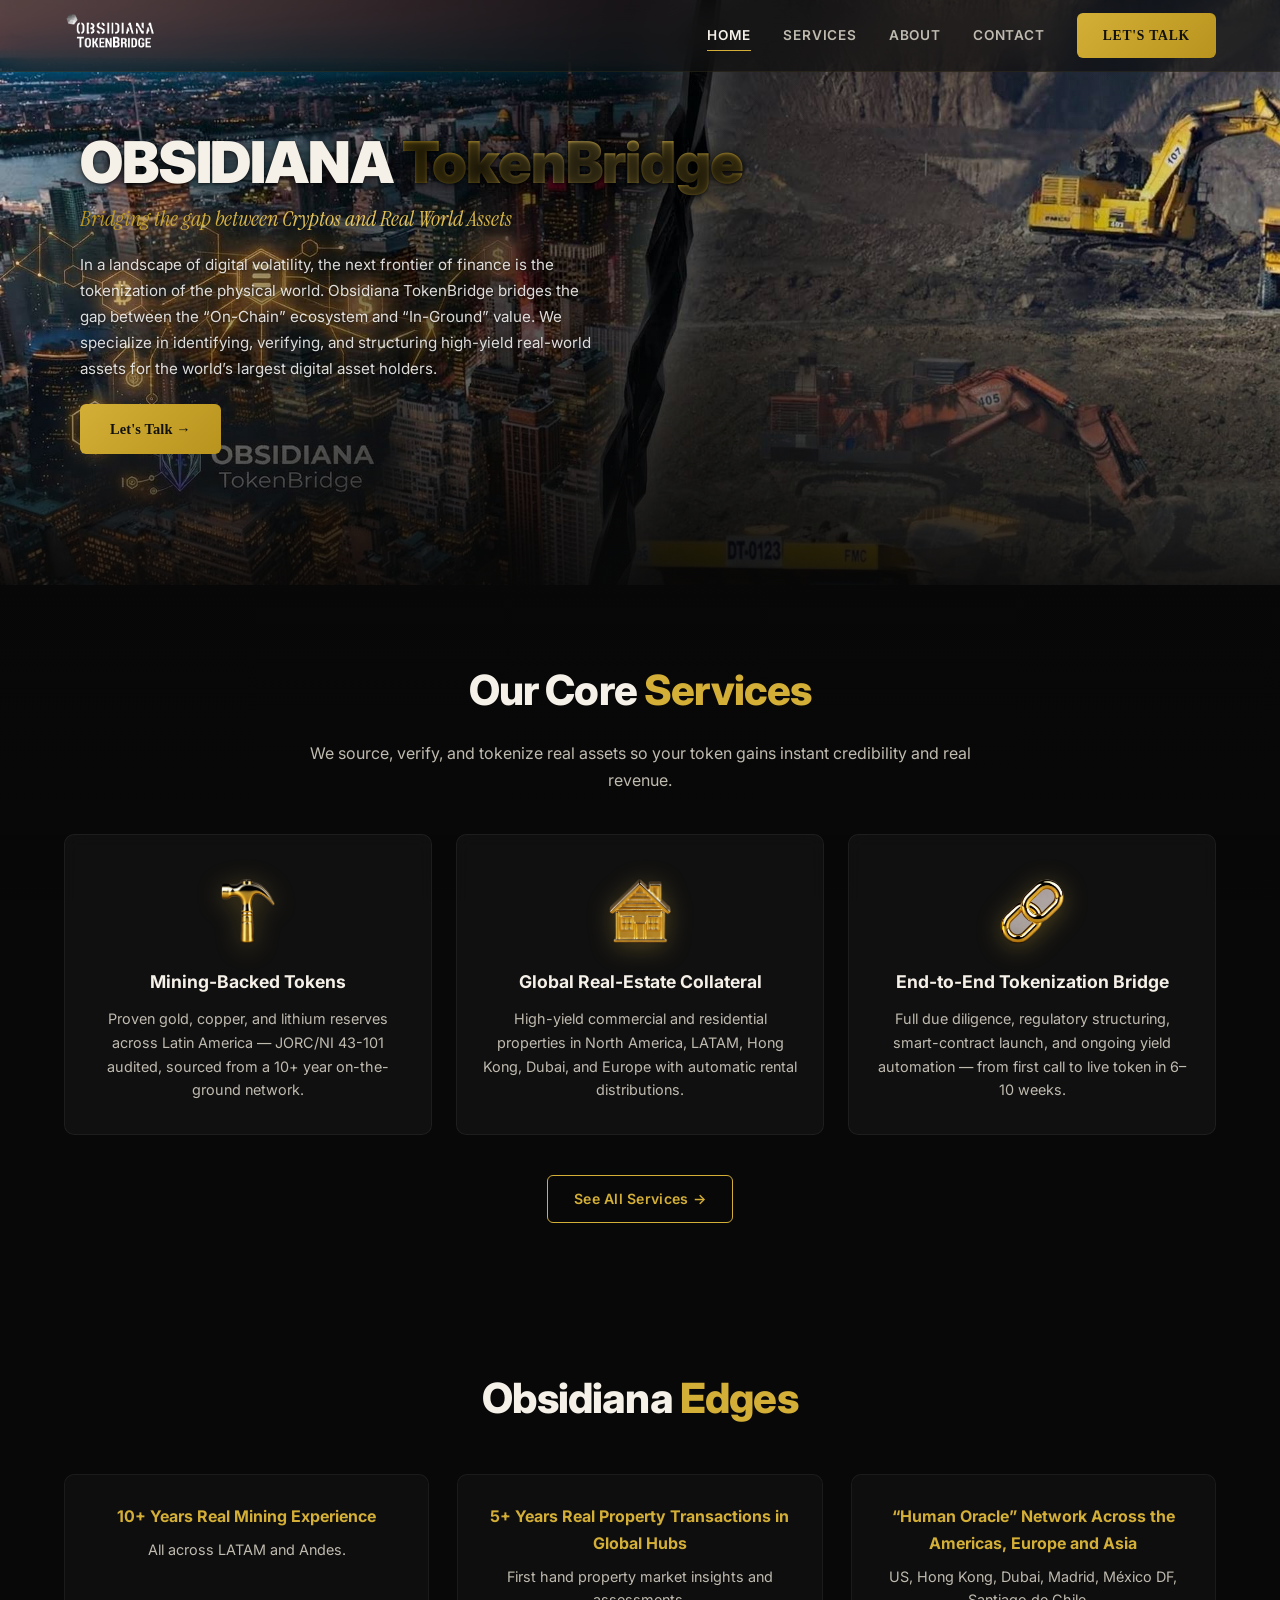
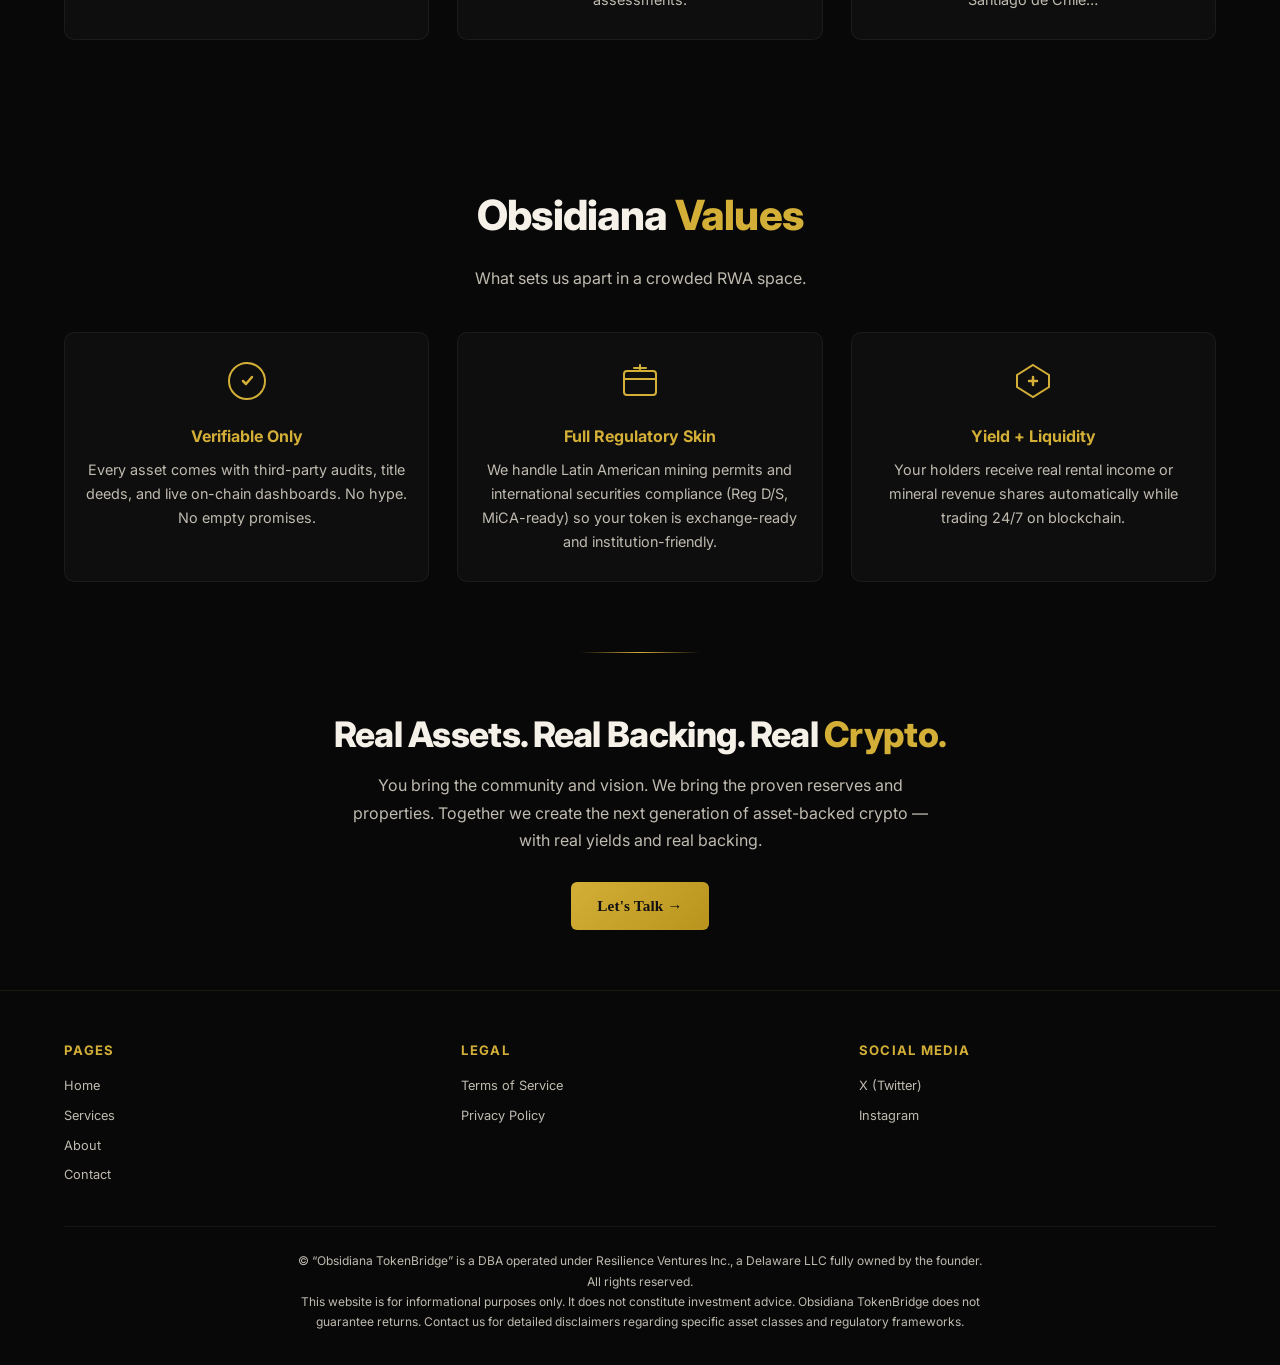
==== commit 0515e9c2: "Major revision: implement all client feedback - Hero: full-width hero2.jpg, new body text about toke" ====
--- a/index.html
+++ b/index.html
@@ -18,10 +18,10 @@
       </a>
       <div class="nav-links">
         <a href="index.html" class="active">Home</a>
+        <a href="services.html">Services</a>
         <a href="about.html">About</a>
-        <a href="services.html">Services</a>
         <a href="contact.html">Contact</a>
-        <a href="contact.html" class="btn-gold">Book a Call</a>
+        <a href="contact.html" class="btn-gold">Let's Talk</a>
       </div>
       <button class="hamburger" aria-label="Menu">
         <span></span><span></span><span></span>
@@ -32,22 +32,22 @@
   <!-- MOBILE NAV -->
   <div class="mobile-nav">
     <a href="index.html" class="active">Home</a>
+    <a href="services.html">Services</a>
     <a href="about.html">About</a>
-    <a href="services.html">Services</a>
     <a href="contact.html">Contact</a>
-    <a href="contact.html" class="btn-gold">Book a Call</a>
+    <a href="contact.html" class="btn-gold">Let's Talk</a>
   </div>
 
   <!-- HERO -->
   <section class="hero">
     <div class="hero-bg">
-      <img src="assets/images/hero.png" alt="Crypto meets real world assets">
+      <img src="assets/images/hero2.jpg" alt="Crypto meets real world assets">
     </div>
     <div class="hero-content">
-      <h1 class="reveal">OBSIDIANA <span class="gold-shimmer">TokenBridge</span></h1>
+      <h1 class="reveal">OBSIDIANA <span class="gold-gradient">TokenBridge</span></h1>
       <p class="hero-tagline reveal reveal-delay-1">Bridging the gap between Cryptos and Real World Assets</p>
-      <p class="reveal reveal-delay-2">In the 2026 RWA explosion, pure speculation is no longer enough. We deliver the missing piece: <strong>verified mining reserves in the Andes + cash-flowing global real estate</strong> turned into tokenized collateral and automated yields.</p>
-      <a href="contact.html" class="btn-gold reveal reveal-delay-3">Book a 15-Min Whale Strategy Call &rarr;</a>
+      <p class="reveal reveal-delay-2">In a landscape of digital volatility, the next frontier of finance is the tokenization of the physical world. Obsidiana TokenBridge bridges the gap between the &ldquo;On-Chain&rdquo; ecosystem and &ldquo;In-Ground&rdquo; value. We specialize in identifying, verifying, and structuring high-yield real-world assets for the world&rsquo;s largest digital asset holders.</p>
+      <a href="contact.html" class="btn-gold reveal reveal-delay-3">Let's Talk &rarr;</a>
     </div>
   </section>
 
@@ -65,15 +65,15 @@
             <img src="assets/images/icon-mining.png" alt="Mining">
           </div>
           <h3>Mining-Backed Tokens</h3>
-          <p>Proven gold, copper, and lithium reserves across South America — JORC/NI 43-101 audited, sourced from a 20-year on-the-ground network.</p>
+          <p>Proven gold, copper, and lithium reserves across Latin America &mdash; JORC/NI 43-101 audited, sourced from a 10+ year on-the-ground network.</p>
         </div>
-        <!-- Card 2 (highlighted) -->
-        <div class="service-card highlight reveal reveal-delay-2">
+        <!-- Card 2 -->
+        <div class="service-card reveal reveal-delay-2">
           <div class="service-icon">
             <img src="assets/images/icon-realestate.png" alt="Real Estate">
           </div>
           <h3>Global Real-Estate Collateral</h3>
-          <p>High-yield commercial and residential properties in North America, South America, Hong Kong, and Dubai with automatic rental distributions.</p>
+          <p>High-yield commercial and residential properties in North America, LATAM, Hong Kong, Dubai, and Europe with automatic rental distributions.</p>
         </div>
         <!-- Card 3 -->
         <div class="service-card reveal reveal-delay-3">
@@ -81,11 +81,34 @@
             <img src="assets/images/icon-tokenization.png" alt="Tokenization">
           </div>
           <h3>End-to-End Tokenization Bridge</h3>
-          <p>Full due diligence, regulatory structuring, smart-contract launch, and ongoing yield automation — from first call to live token in 6–10 weeks.</p>
+          <p>Full due diligence, regulatory structuring, smart-contract launch, and ongoing yield automation &mdash; from first call to live token in 6&ndash;10 weeks.</p>
         </div>
       </div>
       <div style="text-align:center; margin-top:40px;" class="reveal reveal-delay-4">
         <a href="services.html" class="btn-gold-outline">See All Services &rarr;</a>
+      </div>
+    </div>
+  </section>
+
+  <!-- OBSIDIANA EDGES -->
+  <section class="section">
+    <div class="container">
+      <div class="section-header reveal">
+        <h2>Obsidiana <span class="gold">Edges</span></h2>
+      </div>
+      <div class="edges-grid">
+        <div class="edge-item reveal reveal-delay-1">
+          <h3>10+ Years Real Mining Experience</h3>
+          <p>All across LATAM and Andes.</p>
+        </div>
+        <div class="edge-item reveal reveal-delay-2">
+          <h3>5+ Years Real Property Transactions in Global Hubs</h3>
+          <p>First hand property market insights and assessments.</p>
+        </div>
+        <div class="edge-item reveal reveal-delay-3">
+          <h3>&ldquo;Human Oracle&rdquo; Network Across the Americas, Europe and Asia</h3>
+          <p>US, Hong Kong, Dubai, Madrid, M&eacute;xico DF, Santiago de Chile&hellip;</p>
+        </div>
       </div>
     </div>
   </section>
@@ -110,7 +133,7 @@
             <svg width="40" height="40" viewBox="0 0 40 40" fill="none"><rect x="4" y="10" width="32" height="24" rx="3" stroke="#D4AF37" stroke-width="2"/><path d="M4 18h32" stroke="#D4AF37" stroke-width="2"/><path d="M20 4v6M14 7h12" stroke="#D4AF37" stroke-width="2" stroke-linecap="round"/></svg>
           </div>
           <h3>Full Regulatory Skin</h3>
-          <p>We handle South American mining permits and international securities compliance (Reg D/S, MiCA-ready) so your token is exchange-ready and institution-friendly.</p>
+          <p>We handle Latin American mining permits and international securities compliance (Reg D/S, MiCA-ready) so your token is exchange-ready and institution-friendly.</p>
         </div>
         <div class="value-item reveal reveal-delay-3">
           <div class="value-icon">
@@ -126,17 +149,38 @@
   <!-- FINAL CTA -->
   <section class="cta-section">
     <div class="container reveal">
-      <h2>One Whale. One Asset. One Token That Actually <span class="gold">Lasts.</span></h2>
-      <p>I bring the proven reserves and properties. You bring the community and vision. Together we create the next generation of asset-backed crypto — with higher yields and real South American upside.</p>
-      <a href="contact.html" class="btn-gold">Let's Talk — Book Your Private Strategy Call &rarr;</a>
+      <h2>Real Assets. Real Backing. Real <span class="gold">Crypto.</span></h2>
+      <p>You bring the community and vision. We bring the proven reserves and properties. Together we create the next generation of asset-backed crypto &mdash; with real yields and real backing.</p>
+      <a href="contact.html" class="btn-gold">Let's Talk &rarr;</a>
     </div>
   </section>
 
   <!-- FOOTER -->
   <footer class="footer">
     <div class="container">
-      <p>&copy; 2026 Obsidiana TokenBridge. All rights reserved.</p>
-      <p style="margin-top:6px;">Bridging real-world assets with blockchain technology.</p>
+      <div class="footer-cols">
+        <div class="footer-col">
+          <h4>Pages</h4>
+          <a href="index.html">Home</a>
+          <a href="services.html">Services</a>
+          <a href="about.html">About</a>
+          <a href="contact.html">Contact</a>
+        </div>
+        <div class="footer-col">
+          <h4>Legal</h4>
+          <a href="terms.html">Terms of Service</a>
+          <a href="privacy.html">Privacy Policy</a>
+        </div>
+        <div class="footer-col">
+          <h4>Social Media</h4>
+          <a href="#">X (Twitter)</a>
+          <a href="#">Instagram</a>
+        </div>
+      </div>
+      <div class="footer-bottom">
+        <p>&copy; &ldquo;Obsidiana TokenBridge&rdquo; is a DBA operated under Resilience Ventures Inc., a Delaware LLC fully owned by the founder. All rights reserved.</p>
+        <p>This website is for informational purposes only. It does not constitute investment advice. Obsidiana TokenBridge does not guarantee returns. Contact us for detailed disclaimers regarding specific asset classes and regulatory frameworks.</p>
+      </div>
     </div>
   </footer>
 
--- a/css/style.css
+++ b/css/style.css
@@ -1,4 +1,4 @@
-/* ===== OBSIDIANA TOKENBRIDGE — Global Styles ===== */
+/* ===== OBSIDIANA TOKENBRIDGE — Global Styles v2 ===== */
 @import url('https://fonts.googleapis.com/css2?family=Inter:wght@300;400;500;600;700;800;900&family=Instrument+Serif:ital@0;1&display=swap');
 
 *, *::before, *::after { margin: 0; padding: 0; box-sizing: border-box; }
@@ -12,11 +12,11 @@
   --black-card: #111111;
   --black-card-border: #1e1e1e;
   --white: #F5F0E8;
-  --white-dim: #b5b0a4;
+  --white-dim: #c0bbb0;
   --body-bg: #080808;
-  --nav-height: 80px;
+  --nav-height: 72px;
   --max-w: 1200px;
-  --radius: 12px;
+  --radius: 10px;
   --transition: .35s cubic-bezier(.4,0,.2,1);
 }
 
@@ -31,7 +31,7 @@
   -webkit-font-smoothing: antialiased;
 }
 
-/* Marble background on every page */
+/* Marble background */
 body::before {
   content: '';
   position: fixed;
@@ -45,7 +45,7 @@
   content: '';
   position: fixed;
   inset: 0;
-  background: linear-gradient(180deg, rgba(8,8,8,.25) 0%, rgba(8,8,8,.55) 50%, rgba(8,8,8,.7) 100%);
+  background: linear-gradient(180deg, rgba(8,8,8,.2) 0%, rgba(8,8,8,.5) 50%, rgba(8,8,8,.65) 100%);
   z-index: -1;
   pointer-events: none;
 }
@@ -54,29 +54,26 @@
 a { color: inherit; text-decoration: none; }
 ul { list-style: none; }
 
-/* ===== SCROLLBAR ===== */
+/* Scrollbar */
 ::-webkit-scrollbar { width: 8px; }
 ::-webkit-scrollbar-track { background: var(--black); }
 ::-webkit-scrollbar-thumb { background: var(--gold-dark); border-radius: 4px; }
 
-/* ===== UTILITY ===== */
+/* Utility */
 .container { max-width: var(--max-w); margin: 0 auto; padding: 0 24px; }
 .gold { color: var(--gold); }
 .serif { font-family: 'Instrument Serif', serif; }
 
-/* ===== NAVIGATION ===== */
+/* ===== NAVIGATION — Glassmorphism ===== */
 .nav {
   position: fixed;
   top: 0; left: 0; right: 0;
   height: var(--nav-height);
   z-index: 100;
-  transition: background var(--transition), box-shadow var(--transition);
-}
-.nav.scrolled {
-  background: rgba(10,10,10,.92);
-  backdrop-filter: blur(16px);
-  -webkit-backdrop-filter: blur(16px);
-  box-shadow: 0 1px 0 rgba(212,175,55,.12);
+  background: rgba(10,10,10,.6);
+  backdrop-filter: blur(20px);
+  -webkit-backdrop-filter: blur(20px);
+  border-bottom: 1px solid rgba(212,175,55,.08);
 }
 .nav-inner {
   max-width: var(--max-w);
@@ -91,36 +88,24 @@
   display: flex;
   align-items: center;
   gap: 10px;
-  font-weight: 700;
-  font-size: 1.15rem;
-  letter-spacing: .02em;
 }
 .nav-logo img {
-  height: 38px;
+  height: 50px;
   width: auto;
-}
-.nav-logo span {
-  display: flex;
-  flex-direction: column;
-  line-height: 1.15;
-}
-.nav-logo .logo-sub {
-  font-size: .7rem;
-  color: var(--gold);
-  font-weight: 500;
-  letter-spacing: .08em;
 }
 .nav-links {
   display: flex;
   align-items: center;
-  gap: 36px;
+  gap: 32px;
 }
 .nav-links a {
-  font-size: .9rem;
-  font-weight: 500;
+  font-size: .85rem;
+  font-weight: 600;
   color: var(--white-dim);
   transition: color var(--transition);
   position: relative;
+  text-transform: uppercase;
+  letter-spacing: .06em;
 }
 .nav-links a::after {
   content: '';
@@ -131,43 +116,46 @@
   transition: width var(--transition);
 }
 .nav-links a:hover,
-.nav-links a.active {
-  color: var(--white);
-}
+.nav-links a.active { color: var(--white); }
 .nav-links a:hover::after,
-.nav-links a.active::after {
-  width: 100%;
-}
+.nav-links a.active::after { width: 100%; }
+
+/* Nav menu first letter bigger */
+.nav-links .nav-text { font-size: .85rem; }
+.nav-links .nav-text::first-letter { font-size: 1rem; }
 
 /* CTA Button */
 .btn-gold {
   display: inline-flex;
   align-items: center;
   gap: 8px;
-  padding: 12px 28px;
+  padding: 11px 26px;
   background: linear-gradient(135deg, var(--gold) 0%, var(--gold-dark) 100%);
-  color: var(--black);
-  font-family: 'Inter', sans-serif;
+  color: #111 !important;
+  font-family: 'Instrument Serif', serif;
   font-weight: 700;
-  font-size: .88rem;
+  font-size: .95rem;
   border: none;
   border-radius: 6px;
   cursor: pointer;
   transition: all var(--transition);
-  letter-spacing: .02em;
+  letter-spacing: .01em;
+  white-space: nowrap;
   text-transform: none;
-  white-space: nowrap;
 }
 .btn-gold:hover {
   background: linear-gradient(135deg, var(--gold-light) 0%, var(--gold) 100%);
   box-shadow: 0 0 30px var(--gold-glow);
   transform: translateY(-1px);
-}
+  color: #111 !important;
+}
+.btn-gold::after { display: none !important; }
+
 .btn-gold-outline {
   display: inline-flex;
   align-items: center;
   gap: 8px;
-  padding: 12px 28px;
+  padding: 11px 26px;
   background: transparent;
   color: var(--gold);
   font-family: 'Inter', sans-serif;
@@ -184,7 +172,7 @@
   box-shadow: 0 0 20px var(--gold-glow);
 }
 
-/* ===== HAMBURGER (Mobile) ===== */
+/* Hamburger */
 .hamburger {
   display: none;
   flex-direction: column;
@@ -196,8 +184,7 @@
   padding: 4px;
 }
 .hamburger span {
-  width: 26px;
-  height: 2px;
+  width: 26px; height: 2px;
   background: var(--white);
   transition: all .3s ease;
   border-radius: 2px;
@@ -206,67 +193,63 @@
 .hamburger.open span:nth-child(2) { opacity: 0; }
 .hamburger.open span:nth-child(3) { transform: rotate(-45deg) translate(5px,-5px); }
 
-/* ===== MOBILE NAV OVERLAY ===== */
+/* Mobile nav */
 .mobile-nav {
   display: none;
-  position: fixed;
-  inset: 0;
+  position: fixed; inset: 0;
   background: rgba(8,8,8,.97);
   backdrop-filter: blur(20px);
   z-index: 105;
   flex-direction: column;
   justify-content: center;
   align-items: center;
-  gap: 32px;
+  gap: 28px;
 }
 .mobile-nav.open { display: flex; }
 .mobile-nav a {
-  font-size: 1.5rem;
+  font-size: 1.4rem;
   font-weight: 600;
   color: var(--white-dim);
+  text-transform: uppercase;
+  letter-spacing: .06em;
   transition: color var(--transition);
 }
 .mobile-nav a:hover,
 .mobile-nav a.active { color: var(--gold); }
 
-/* ===== SECTIONS ===== */
-.section {
-  padding: 100px 0;
-  position: relative;
-}
-.section-sm { padding: 60px 0; }
-
-/* Section header */
+/* ===== SECTIONS (compact) ===== */
+.section { padding: 70px 0; position: relative; }
+.section-sm { padding: 48px 0; }
+
 .section-header {
   text-align: center;
-  margin-bottom: 60px;
+  margin-bottom: 40px;
 }
 .section-header h2 {
-  font-size: clamp(2rem, 4vw, 3rem);
+  font-size: clamp(1.8rem, 3.5vw, 2.6rem);
   font-weight: 800;
-  margin-bottom: 16px;
+  margin-bottom: 14px;
   letter-spacing: -.02em;
 }
 .section-header p {
   max-width: 680px;
   margin: 0 auto;
   color: var(--white-dim);
-  font-size: 1.05rem;
-  line-height: 1.8;
-}
-
-/* ===== HERO (Home) ===== */
+  font-size: 1rem;
+  line-height: 1.7;
+}
+
+/* ===== HERO ===== */
 .hero {
   position: relative;
   overflow: hidden;
-  padding-top: var(--nav-height);
   z-index: 1;
 }
 .hero-bg {
   position: relative;
   width: 100%;
-  height: 60vh;
-  min-height: 400px;
+  height: 65vh;
+  min-height: 420px;
   overflow: hidden;
 }
 .hero-bg img {
@@ -280,17 +263,14 @@
   position: absolute;
   inset: 0;
   background: linear-gradient(180deg,
-    rgba(8,8,8,.25) 0%,
-    rgba(8,8,8,0) 30%,
-    rgba(8,8,8,0) 60%,
+    rgba(8,8,8,.15) 0%,
+    rgba(8,8,8,0) 25%,
+    rgba(8,8,8,0) 55%,
     rgba(8,8,8,.85) 100%);
 }
 .hero-content {
   position: absolute;
-  top: var(--nav-height);
-  left: 0;
-  right: 0;
-  bottom: 0;
+  top: 0; left: 0; right: 0; bottom: 0;
   z-index: 2;
   display: flex;
   flex-direction: column;
@@ -301,46 +281,51 @@
   text-shadow: 0 2px 16px rgba(0,0,0,.8), 0 1px 3px rgba(0,0,0,.6);
 }
 .hero-content h1 {
-  font-size: clamp(2.5rem, 5.5vw, 4rem);
+  font-size: clamp(2.2rem, 5vw, 3.6rem);
   font-weight: 900;
   letter-spacing: -.02em;
   line-height: 1.1;
-  margin-bottom: 12px;
+  margin-bottom: 10px;
 }
 .hero-content .hero-tagline {
   font-family: 'Instrument Serif', serif;
   font-style: italic;
-  font-size: clamp(1.1rem, 2.5vw, 1.5rem);
-  color: var(--gold);
-  margin-bottom: 24px;
+  font-size: clamp(1rem, 2.2vw, 1.35rem);
+  background: linear-gradient(90deg, var(--gold-dark), var(--gold-light), var(--gold));
+  -webkit-background-clip: text;
+  -webkit-text-fill-color: transparent;
+  background-clip: text;
+  margin-bottom: 18px;
   line-height: 1.4;
+  text-shadow: none;
 }
 .hero-content p {
-  font-size: 1rem;
+  font-size: .95rem;
   color: rgba(255,255,255,.85);
   line-height: 1.7;
-  max-width: 560px;
-  margin-bottom: 28px;
+  max-width: 520px;
+  margin-bottom: 22px;
 }
 .hero-content .btn-gold {
-  padding: 14px 32px;
+  padding: 13px 30px;
   font-size: .9rem;
   align-self: flex-start;
-}
-
-/* ===== SERVICE CARDS (Home teaser + Services page) ===== */
+  text-shadow: none;
+}
+
+/* ===== SERVICE CARDS ===== */
 .services-grid {
   display: grid;
   grid-template-columns: repeat(3, 1fr);
-  gap: 28px;
+  gap: 24px;
 }
 .service-card {
-  background: rgba(30,30,30,.65);
+  background: rgba(20,20,20,.7);
   backdrop-filter: blur(8px);
   -webkit-backdrop-filter: blur(8px);
-  border: 1px solid rgba(255,255,255,.08);
+  border: 1px solid rgba(255,255,255,.06);
   border-radius: var(--radius);
-  padding: 40px 28px 36px;
+  padding: 36px 24px 32px;
   text-align: center;
   transition: all var(--transition);
   position: relative;
@@ -351,59 +336,74 @@
   position: absolute;
   top: 0; left: 0; right: 0;
   height: 2px;
-  background: linear-gradient(90deg, transparent 0%, var(--gold) 50%, transparent 100%);
+  background: linear-gradient(90deg, transparent, var(--gold), transparent);
   opacity: 0;
   transition: opacity var(--transition);
 }
 .service-card:hover {
-  border-color: rgba(212,175,55,.25);
-  transform: translateY(-4px);
-  box-shadow: 0 20px 60px rgba(0,0,0,.4);
+  border-color: rgba(212,175,55,.2);
+  transform: translateY(-3px);
+  box-shadow: 0 16px 48px rgba(0,0,0,.4);
 }
 .service-card:hover::before { opacity: 1; }
 
 .service-icon {
-  width: 80px;
-  height: 80px;
-  margin: 0 auto 20px;
+  width: 80px; height: 80px;
+  margin: 0 auto 16px;
   display: flex;
   align-items: center;
   justify-content: center;
-  font-size: 2rem;
 }
 .service-icon img {
-  width: 72px;
-  height: 72px;
+  width: 68px; height: 68px;
   object-fit: contain;
   filter: drop-shadow(0 4px 12px rgba(212,175,55,.3));
 }
 .service-card h3 {
-  font-size: 1.15rem;
+  font-size: 1.1rem;
   font-weight: 700;
-  margin-bottom: 12px;
-  letter-spacing: -.01em;
+  margin-bottom: 10px;
 }
 .service-card p {
-  font-size: .92rem;
-  color: var(--white-dim);
-  line-height: 1.7;
-}
-
-/* Service card — highlighted (middle) */
-.service-card.highlight {
-  border-color: rgba(212,175,55,.3);
-  background: rgba(40,35,20,.7);
-}
-
-/* ===== VALUES SECTION (Home) ===== */
+  font-size: .9rem;
+  color: var(--white-dim);
+  line-height: 1.65;
+}
+
+/* ===== EDGES / ADVANTAGES SECTION ===== */
+.edges-grid {
+  display: grid;
+  grid-template-columns: repeat(3, 1fr);
+  gap: 28px;
+}
+.edge-item {
+  text-align: center;
+  padding: 28px 20px;
+  background: rgba(20,20,20,.5);
+  border: 1px solid rgba(255,255,255,.06);
+  border-radius: var(--radius);
+}
+.edge-item h3 {
+  font-size: 1rem;
+  font-weight: 700;
+  color: var(--gold);
+  margin-bottom: 8px;
+}
+.edge-item p {
+  font-size: .9rem;
+  color: var(--white-dim);
+  line-height: 1.6;
+}
+
+/* ===== VALUES SECTION ===== */
 .values-grid {
   display: grid;
   grid-template-columns: repeat(3, 1fr);
-  gap: 36px;
+  gap: 28px;
 }
 .value-item {
   text-align: center;
-  padding: 32px 24px;
+  padding: 28px 20px;
   background: rgba(20,20,20,.5);
   border: 1px solid rgba(255,255,255,.06);
   border-radius: var(--radius);
@@ -413,26 +413,23 @@
   border-color: rgba(212,175,55,.2);
   transform: translateY(-2px);
 }
-.value-icon {
-  margin-bottom: 18px;
-  color: var(--gold);
-}
+.value-icon { margin-bottom: 14px; color: var(--gold); }
 .value-item h3 {
-  font-size: 1.05rem;
+  font-size: 1rem;
   font-weight: 700;
-  margin-bottom: 10px;
+  margin-bottom: 8px;
   color: var(--gold);
 }
 .value-item p {
   font-size: .9rem;
   color: var(--white-dim);
-  line-height: 1.7;
+  line-height: 1.65;
 }
 
 /* ===== CTA SECTION ===== */
 .cta-section {
   text-align: center;
-  padding: 80px 0;
+  padding: 60px 0;
   position: relative;
 }
 .cta-section::before {
@@ -443,57 +440,53 @@
   background: linear-gradient(90deg, transparent, var(--gold), transparent);
 }
 .cta-section h2 {
-  font-size: clamp(1.6rem, 3.5vw, 2.4rem);
+  font-size: clamp(1.5rem, 3.2vw, 2.2rem);
   font-weight: 800;
   max-width: 700px;
-  margin: 0 auto 20px;
+  margin: 0 auto 16px;
   letter-spacing: -.02em;
-  line-height: 1.2;
+  line-height: 1.25;
 }
 .cta-section p {
   color: var(--white-dim);
-  font-size: 1.05rem;
+  font-size: 1rem;
   max-width: 600px;
-  margin: 0 auto 32px;
+  margin: 0 auto 28px;
   line-height: 1.7;
 }
 
-/* ===== SERVICES PAGE — Detailed cards ===== */
+/* ===== SERVICE DETAIL (Services page) ===== */
 .service-detail {
   background: rgba(17,17,17,.6);
   border: 1px solid var(--black-card-border);
   border-radius: var(--radius);
-  padding: 48px 40px;
-  margin-bottom: 32px;
+  padding: 40px 36px;
+  margin-bottom: 28px;
   transition: border-color var(--transition);
 }
-.service-detail:hover {
-  border-color: rgba(212,175,55,.2);
-}
+.service-detail:hover { border-color: rgba(212,175,55,.2); }
 .service-detail h3 {
-  font-size: 1.5rem;
+  font-size: 1.35rem;
   font-weight: 700;
+  margin-bottom: 12px;
+  color: var(--gold);
+}
+.service-detail .lead {
+  font-size: 1rem;
+  color: var(--white-dim);
   margin-bottom: 16px;
-  color: var(--gold);
-}
-.service-detail .lead {
-  font-size: 1.05rem;
-  color: var(--white-dim);
-  margin-bottom: 20px;
   line-height: 1.7;
 }
-.service-detail ul {
-  margin-bottom: 20px;
-}
+.service-detail ul { margin-bottom: 16px; }
 .service-detail li {
-  padding: 6px 0 6px 28px;
-  position: relative;
-  color: var(--white-dim);
-  font-size: .95rem;
-  line-height: 1.7;
+  padding: 5px 0 5px 24px;
+  position: relative;
+  color: var(--white-dim);
+  font-size: .92rem;
+  line-height: 1.65;
 }
 .service-detail li::before {
-  content: '✓';
+  content: '\2713';
   position: absolute;
   left: 0;
   color: var(--gold);
@@ -502,7 +495,7 @@
 .service-detail .note {
   font-style: italic;
   color: var(--white-dim);
-  font-size: .9rem;
+  font-size: .88rem;
   opacity: .8;
 }
 
@@ -511,14 +504,12 @@
   display: flex;
   gap: 0;
   position: relative;
-  margin-top: 40px;
+  margin-top: 32px;
 }
 .process-steps::before {
   content: '';
   position: absolute;
-  top: 28px;
-  left: 40px;
-  right: 40px;
+  top: 24px; left: 40px; right: 40px;
   height: 2px;
   background: linear-gradient(90deg, var(--gold-dark), var(--gold), var(--gold-dark));
   opacity: .3;
@@ -527,182 +518,168 @@
   flex: 1;
   text-align: center;
   position: relative;
-  padding: 0 8px;
+  padding: 0 6px;
 }
 .step-num {
-  width: 56px;
-  height: 56px;
+  width: 48px; height: 48px;
   border-radius: 50%;
   background: rgba(212,175,55,.1);
   border: 2px solid var(--gold);
   display: flex;
   align-items: center;
   justify-content: center;
-  font-size: 1.3rem;
+  font-size: 1.15rem;
   font-weight: 800;
   color: var(--gold);
-  margin: 0 auto 16px;
+  margin: 0 auto 12px;
   position: relative;
   z-index: 2;
 }
-.step h4 {
-  font-size: .88rem;
-  font-weight: 600;
-  margin-bottom: 6px;
-}
-.step p {
-  font-size: .8rem;
-  color: var(--white-dim);
-  line-height: 1.5;
-}
-
-/* ===== WHY CHOOSE (Services) ===== */
+.step h4 { font-size: .85rem; font-weight: 600; margin-bottom: 4px; }
+.step p { font-size: .78rem; color: var(--white-dim); line-height: 1.5; }
+
+/* ===== WHY CHOOSE ===== */
 .why-list {
   display: grid;
   grid-template-columns: 1fr 1fr;
-  gap: 20px;
-  margin-top: 32px;
+  gap: 16px;
+  margin-top: 28px;
 }
 .why-item {
   display: flex;
-  gap: 14px;
+  gap: 12px;
   align-items: flex-start;
-  padding: 20px;
+  padding: 16px;
   background: rgba(17,17,17,.5);
   border: 1px solid var(--black-card-border);
   border-radius: 8px;
 }
 .why-item .icon {
   color: var(--gold);
-  font-size: 1.2rem;
+  font-size: 1.1rem;
   flex-shrink: 0;
   margin-top: 2px;
 }
 .why-item p {
-  font-size: .92rem;
+  font-size: .9rem;
   color: var(--white-dim);
   line-height: 1.6;
 }
 
 /* ===== ABOUT PAGE ===== */
 .about-hero {
-  padding-top: calc(var(--nav-height) + 80px);
-  padding-bottom: 40px;
+  padding-top: calc(var(--nav-height) + 60px);
+  padding-bottom: 30px;
   text-align: center;
 }
 .about-hero h1 {
-  font-size: clamp(2.2rem, 4.5vw, 3.4rem);
+  font-size: clamp(2rem, 4vw, 3rem);
   font-weight: 800;
   letter-spacing: -.02em;
-  margin-bottom: 12px;
-}
-.about-hero .subtitle {
-  font-family: 'Instrument Serif', serif;
+  margin-bottom: 8px;
+}
+
+.founder-bio {
+  max-width: 800px;
+  margin: 0 auto;
+  padding: 0 24px 40px;
+}
+.founder-bio p {
+  font-size: .98rem;
+  color: var(--white-dim);
+  line-height: 1.8;
+  margin-bottom: 18px;
+}
+.founder-bio .signature {
+  color: var(--gold);
+  font-weight: 700;
+  font-size: 1.1rem;
+  margin-top: 24px;
+}
+.founder-bio .signature-title {
+  color: var(--white-dim);
+  font-size: .9rem;
   font-style: italic;
-  font-size: clamp(1rem, 2vw, 1.3rem);
-  color: var(--gold);
-  line-height: 1.5;
-}
-
-.founder-section {
-  display: grid;
-  grid-template-columns: 300px 1fr;
-  gap: 48px;
-  align-items: start;
-  padding: 60px 0;
-}
-.founder-photo {
-  border-radius: var(--radius);
+}
+
+/* Photo carousel */
+.photo-carousel {
   overflow: hidden;
-  border: 2px solid rgba(212,175,55,.2);
-  aspect-ratio: 3/4;
-}
-.founder-photo img {
-  width: 100%;
-  height: 100%;
+  position: relative;
+  padding: 30px 0;
+}
+.photo-track {
+  display: flex;
+  gap: 16px;
+  animation: scrollCarousel 40s linear infinite;
+  width: max-content;
+}
+.photo-track img {
+  height: 200px;
+  width: auto;
+  border-radius: 8px;
   object-fit: cover;
-}
-/* placeholder when no photo */
-.founder-photo.placeholder {
-  background: linear-gradient(135deg, rgba(212,175,55,.08), rgba(17,17,17,.8));
-  display: flex;
-  align-items: center;
-  justify-content: center;
-  font-size: 5rem;
-  color: var(--gold);
-  opacity: .3;
-}
-.founder-bio p {
-  font-size: 1.02rem;
-  color: var(--white-dim);
-  line-height: 1.85;
-  margin-bottom: 20px;
-}
-
+  border: 1px solid rgba(212,175,55,.15);
+  flex-shrink: 0;
+}
+@keyframes scrollCarousel {
+  0% { transform: translateX(0); }
+  100% { transform: translateX(-50%); }
+}
+.photo-carousel:hover .photo-track {
+  animation-play-state: paused;
+}
+
+/* Quote box */
 .quote-box {
   background: rgba(17,17,17,.6);
   border: 1px solid rgba(212,175,55,.25);
   border-left: 3px solid var(--gold);
   border-radius: var(--radius);
-  padding: 40px;
-  margin: 48px 0;
+  padding: 36px;
+  margin: 40px auto;
+  max-width: 800px;
   text-align: center;
 }
 .quote-box blockquote {
   font-family: 'Instrument Serif', serif;
   font-style: italic;
-  font-size: clamp(1.15rem, 2.5vw, 1.6rem);
+  font-size: clamp(1.1rem, 2.2vw, 1.45rem);
   line-height: 1.6;
   color: var(--white);
-  margin-bottom: 16px;
-}
-.quote-box cite {
-  font-family: 'Inter', sans-serif;
-  font-style: normal;
-  font-size: .88rem;
-  color: var(--gold);
-  font-weight: 500;
 }
 
 /* ===== CONTACT PAGE ===== */
 .contact-hero {
-  padding-top: calc(var(--nav-height) + 60px);
-  padding-bottom: 40px;
-  text-align: center;
-}
-.contact-hero .label {
-  font-size: .8rem;
-  font-weight: 600;
-  letter-spacing: .15em;
-  text-transform: uppercase;
-  color: var(--gold);
-  margin-bottom: 12px;
+  padding-top: calc(var(--nav-height) + 50px);
+  padding-bottom: 20px;
+  text-align: center;
 }
 .contact-hero h1 {
-  font-size: clamp(2.4rem, 5vw, 3.8rem);
+  font-size: clamp(2.2rem, 4.5vw, 3.4rem);
   font-weight: 800;
   letter-spacing: -.02em;
-  margin-bottom: 16px;
+  margin-bottom: 14px;
 }
 .contact-hero p {
   color: var(--white-dim);
-  font-size: 1.05rem;
+  font-size: 1rem;
   max-width: 560px;
-  margin: 0 auto 28px;
+  margin: 0 auto;
   line-height: 1.7;
 }
 
 .contact-cards {
   display: grid;
   grid-template-columns: repeat(3, 1fr);
-  gap: 28px;
-  margin: 60px 0;
+  gap: 24px;
+  margin: 40px 0;
 }
 .contact-card {
   background: rgba(17,17,17,.65);
   border: 1px solid var(--black-card-border);
   border-radius: var(--radius);
-  padding: 40px 24px;
+  padding: 32px 20px;
   text-align: center;
   transition: all var(--transition);
 }
@@ -711,138 +688,129 @@
   transform: translateY(-3px);
 }
 .contact-card .card-icon {
-  font-size: 2rem;
-  margin-bottom: 16px;
-  color: var(--gold);
-}
-.contact-card h3 {
-  font-size: 1.1rem;
-  font-weight: 700;
-  margin-bottom: 8px;
-}
-.contact-card p {
-  font-size: .9rem;
-  color: var(--white-dim);
-  line-height: 1.6;
-}
-.contact-card a {
-  color: var(--gold);
-  transition: color var(--transition);
-}
+  font-size: 1.8rem;
+  margin-bottom: 12px;
+  color: var(--gold);
+}
+.contact-card h3 { font-size: 1.05rem; font-weight: 700; margin-bottom: 6px; }
+.contact-card p { font-size: .88rem; color: var(--white-dim); line-height: 1.6; }
+.contact-card a { color: var(--gold); transition: color var(--transition); }
 .contact-card a:hover { color: var(--gold-light); }
 
-/* Contact form placeholder */
-.contact-form-area {
-  max-width: 640px;
+/* Fillout form area */
+.fillout-section {
+  max-width: 700px;
   margin: 0 auto;
-  background: rgba(17,17,17,.6);
-  border: 1px solid var(--black-card-border);
-  border-radius: var(--radius);
-  padding: 48px 40px;
-  text-align: center;
-}
-.contact-form-area h3 {
-  font-size: 1.3rem;
-  font-weight: 700;
-  margin-bottom: 12px;
-}
-.contact-form-area p {
-  font-size: .92rem;
-  color: var(--white-dim);
-  margin-bottom: 24px;
-}
-/* Fillout embed placeholder */
-.fillout-embed {
-  min-height: 200px;
-  border: 1px dashed rgba(212,175,55,.3);
-  border-radius: 8px;
-  display: flex;
-  align-items: center;
-  justify-content: center;
-  color: var(--white-dim);
-  font-size: .9rem;
-  padding: 40px;
+  padding: 20px 0 40px;
 }
 
 /* ===== FOOTER ===== */
 .footer {
-  padding: 40px 0;
+  padding: 48px 0 32px;
   border-top: 1px solid rgba(212,175,55,.1);
-  text-align: center;
-}
-.footer p {
+}
+.footer-cols {
+  display: grid;
+  grid-template-columns: repeat(3, 1fr);
+  gap: 40px;
+  margin-bottom: 32px;
+}
+.footer-col h4 {
   font-size: .82rem;
-  color: var(--white-dim);
-  line-height: 1.8;
-}
-.footer a { color: var(--gold); }
-.footer a:hover { color: var(--gold-light); }
-
-/* ===== PAGE HEADER (inner pages) ===== */
+  font-weight: 700;
+  text-transform: uppercase;
+  letter-spacing: .1em;
+  color: var(--gold);
+  margin-bottom: 14px;
+}
+.footer-col a {
+  display: block;
+  font-size: .8rem;
+  color: var(--white-dim);
+  margin-bottom: 8px;
+  transition: color var(--transition);
+}
+.footer-col a:hover { color: var(--gold); }
+.footer-bottom {
+  text-align: center;
+  padding-top: 24px;
+  border-top: 1px solid rgba(255,255,255,.05);
+}
+.footer-bottom p {
+  font-size: .75rem;
+  color: var(--white-dim);
+  line-height: 1.7;
+  max-width: 700px;
+  margin: 0 auto;
+}
+
+/* ===== PAGE HEADER (inner) ===== */
 .page-header {
-  padding-top: calc(var(--nav-height) + 80px);
-  padding-bottom: 40px;
+  padding-top: calc(var(--nav-height) + 60px);
+  padding-bottom: 30px;
   text-align: center;
 }
 .page-header h1 {
-  font-size: clamp(2.2rem, 5vw, 3.6rem);
+  font-size: clamp(2rem, 4.5vw, 3.2rem);
   font-weight: 800;
   letter-spacing: -.02em;
-  margin-bottom: 20px;
+  margin-bottom: 16px;
 }
 .page-header p {
-  font-size: 1.05rem;
+  font-size: 1rem;
   color: var(--white-dim);
   max-width: 700px;
   margin: 0 auto;
-  line-height: 1.8;
-}
-.page-header .highlight-text {
-  color: var(--gold);
-}
-
-/* ===== DIVIDER ===== */
+  line-height: 1.7;
+}
+.page-header .highlight-text { color: var(--gold); }
+
+/* Legal pages */
+.legal-content {
+  max-width: 800px;
+  margin: 0 auto;
+  padding: 0 24px 60px;
+}
+.legal-content h2 {
+  font-size: 1.2rem;
+  font-weight: 700;
+  margin: 28px 0 10px;
+  color: var(--white);
+}
+.legal-content p, .legal-content li {
+  font-size: .92rem;
+  color: var(--white-dim);
+  line-height: 1.75;
+  margin-bottom: 12px;
+}
+.legal-content ul { padding-left: 20px; list-style: disc; }
+
+/* Divider */
 .divider {
-  width: 80px;
-  height: 1px;
+  width: 80px; height: 1px;
   background: linear-gradient(90deg, transparent, var(--gold), transparent);
-  margin: 48px auto;
+  margin: 36px auto;
 }
 
 /* ===== ANIMATIONS ===== */
 .reveal {
   opacity: 0;
-  transform: translateY(32px);
+  transform: translateY(28px);
   transition: opacity .7s ease, transform .7s ease;
 }
-.reveal.visible {
-  opacity: 1;
-  transform: translateY(0);
-}
+.reveal.visible { opacity: 1; transform: translateY(0); }
 .reveal-delay-1 { transition-delay: .1s; }
 .reveal-delay-2 { transition-delay: .2s; }
 .reveal-delay-3 { transition-delay: .3s; }
 .reveal-delay-4 { transition-delay: .4s; }
 .reveal-delay-5 { transition-delay: .5s; }
 
-/* Gold shimmer for headings */
-@keyframes shimmer {
-  0% { background-position: -200% center; }
-  100% { background-position: 200% center; }
-}
-.gold-shimmer {
-  background: linear-gradient(90deg, var(--gold-dark), var(--gold-light), var(--gold), var(--gold-light), var(--gold-dark));
-  background-size: 200% auto;
+/* Gold gradient text (non-animated) */
+.gold-gradient {
+  background: linear-gradient(90deg, var(--gold-dark), var(--gold-light), var(--gold));
   -webkit-background-clip: text;
   -webkit-text-fill-color: transparent;
   background-clip: text;
-  animation: shimmer 4s linear infinite;
-}
-
-/* Subtle glow pulse on hero */
-@keyframes glowPulse {
-  0%, 100% { box-shadow: 0 0 20px var(--gold-glow); }
-  50% { box-shadow: 0 0 40px var(--gold-glow), 0 0 60px rgba(212,175,55,.1); }
 }
 
 /* ===== RESPONSIVE ===== */
@@ -850,56 +818,41 @@
   .services-grid { grid-template-columns: repeat(2, 1fr); }
   .services-grid .service-card:last-child {
     grid-column: 1 / -1;
-    max-width: 400px;
+    max-width: 380px;
     margin: 0 auto;
   }
-  .founder-section { grid-template-columns: 240px 1fr; gap: 32px; }
+  .edges-grid { grid-template-columns: 1fr; }
   .why-list { grid-template-columns: 1fr; }
-  .process-steps { flex-wrap: wrap; gap: 24px; }
+  .process-steps { flex-wrap: wrap; gap: 20px; }
   .process-steps::before { display: none; }
-  .step { flex: 0 0 calc(33.33% - 16px); }
+  .step { flex: 0 0 calc(33.33% - 14px); }
+  .footer-cols { grid-template-columns: repeat(3, 1fr); gap: 24px; }
 }
 
 @media (max-width: 768px) {
-  :root { --nav-height: 64px; }
-
+  :root { --nav-height: 60px; }
   .nav-links { display: none; }
   .hamburger { display: flex; }
-
   .hero-content { padding: 20px; }
-  .hero-bg { height: 55vh; min-height: 350px; }
-
+  .hero-bg { height: 50vh; min-height: 320px; }
   .services-grid { grid-template-columns: 1fr; }
   .services-grid .service-card:last-child { max-width: 100%; }
-
-  .values-grid { grid-template-columns: 1fr; gap: 24px; }
-
+  .values-grid { grid-template-columns: 1fr; gap: 20px; }
   .contact-cards { grid-template-columns: 1fr; }
-
-  .founder-section {
-    grid-template-columns: 1fr;
-    text-align: center;
-  }
-  .founder-photo {
-    max-width: 260px;
-    margin: 0 auto;
-  }
-
-  .service-detail { padding: 32px 24px; }
-
+  .service-detail { padding: 28px 20px; }
   .process-steps { flex-direction: column; align-items: center; }
-  .step { flex: none; width: 100%; max-width: 280px; }
-
-  .quote-box { padding: 28px 20px; }
-
-  .contact-form-area { padding: 32px 20px; }
-
-  .section { padding: 60px 0; }
+  .step { flex: none; width: 100%; max-width: 260px; }
+  .quote-box { padding: 24px 16px; }
+  .section { padding: 48px 0; }
+  .footer-cols { grid-template-columns: 1fr 1fr 1fr; gap: 20px; }
+  .footer-col a { font-size: .75rem; }
+  .photo-track img { height: 150px; }
 }
 
 @media (max-width: 480px) {
-  .hero-content h1 { font-size: 2rem; }
-  .section-header h2 { font-size: 1.6rem; }
-  .cta-section h2 { font-size: 1.4rem; }
-  .btn-gold { padding: 12px 24px; font-size: .85rem; }
-}
+  .hero-content h1 { font-size: 1.8rem; }
+  .section-header h2 { font-size: 1.5rem; }
+  .cta-section h2 { font-size: 1.3rem; }
+  .btn-gold { padding: 10px 22px; font-size: .85rem; }
+  .footer-cols { grid-template-columns: 1fr; gap: 20px; }
+}
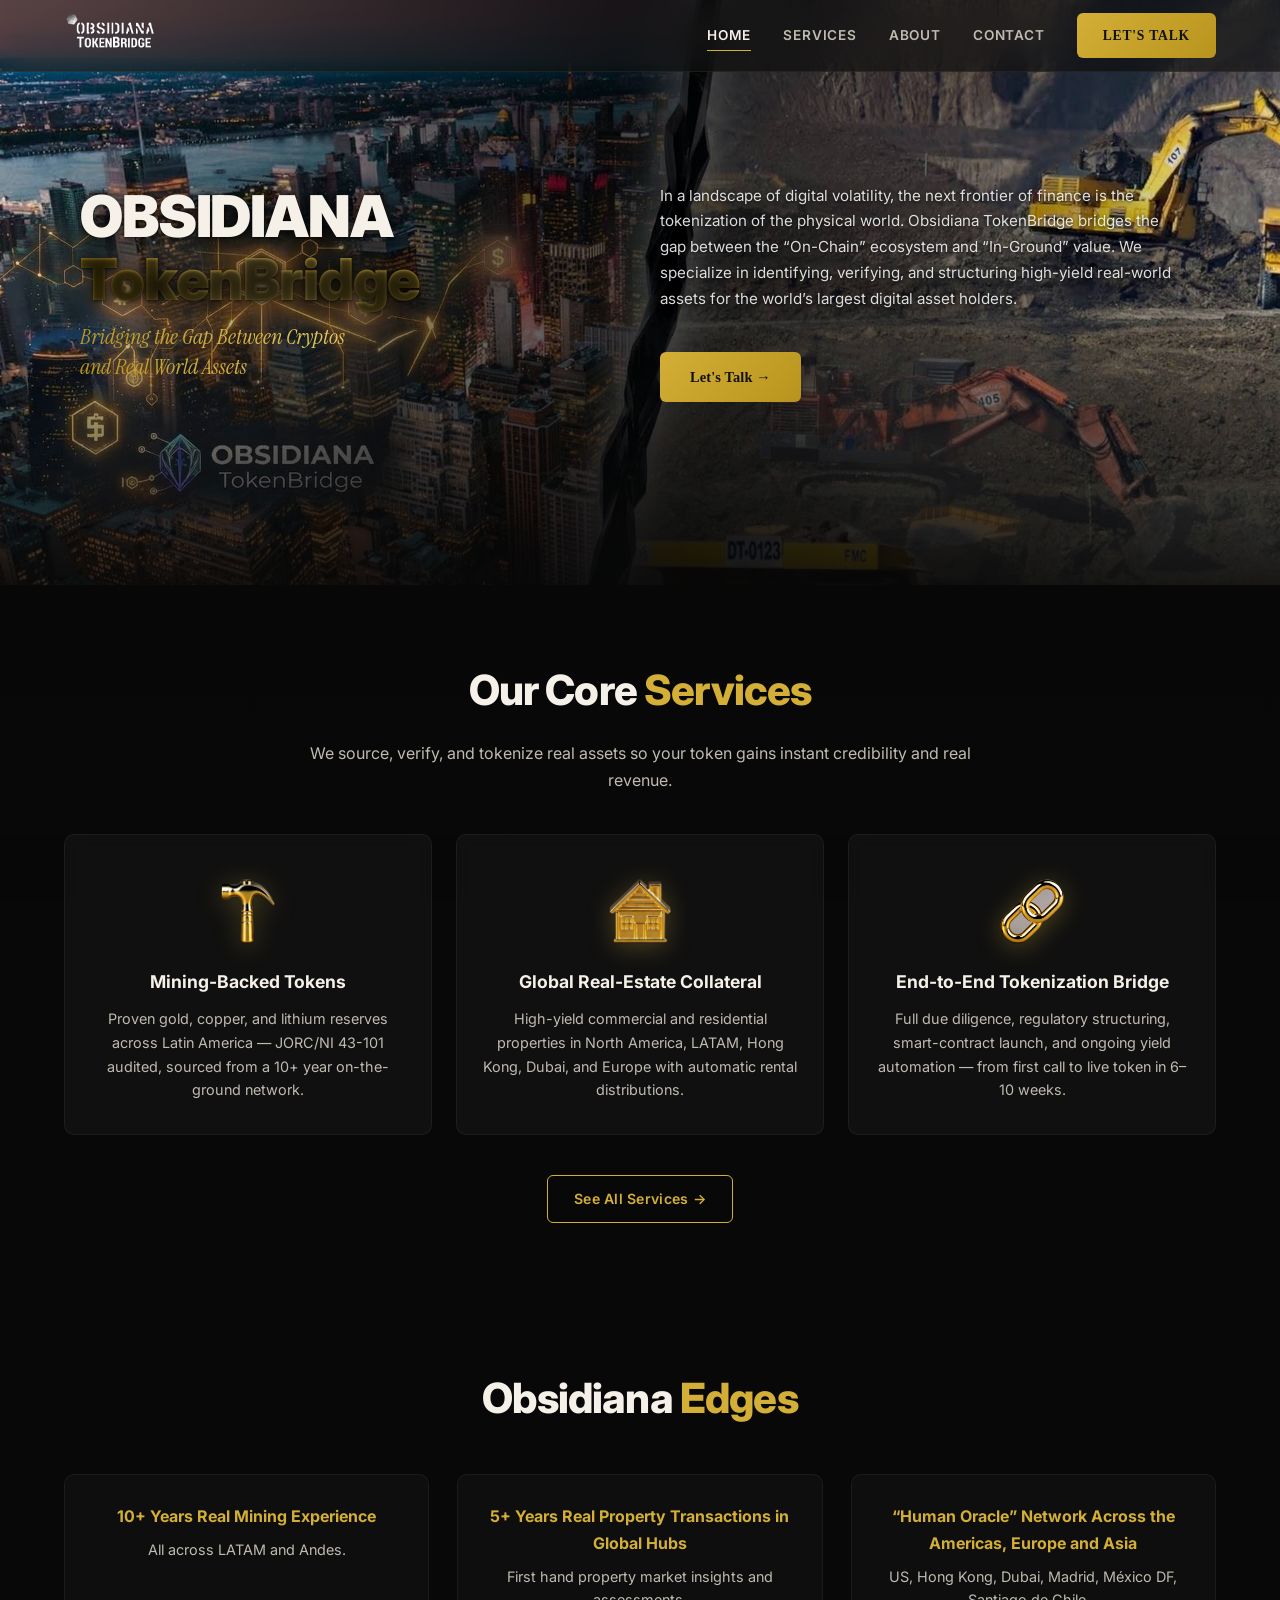
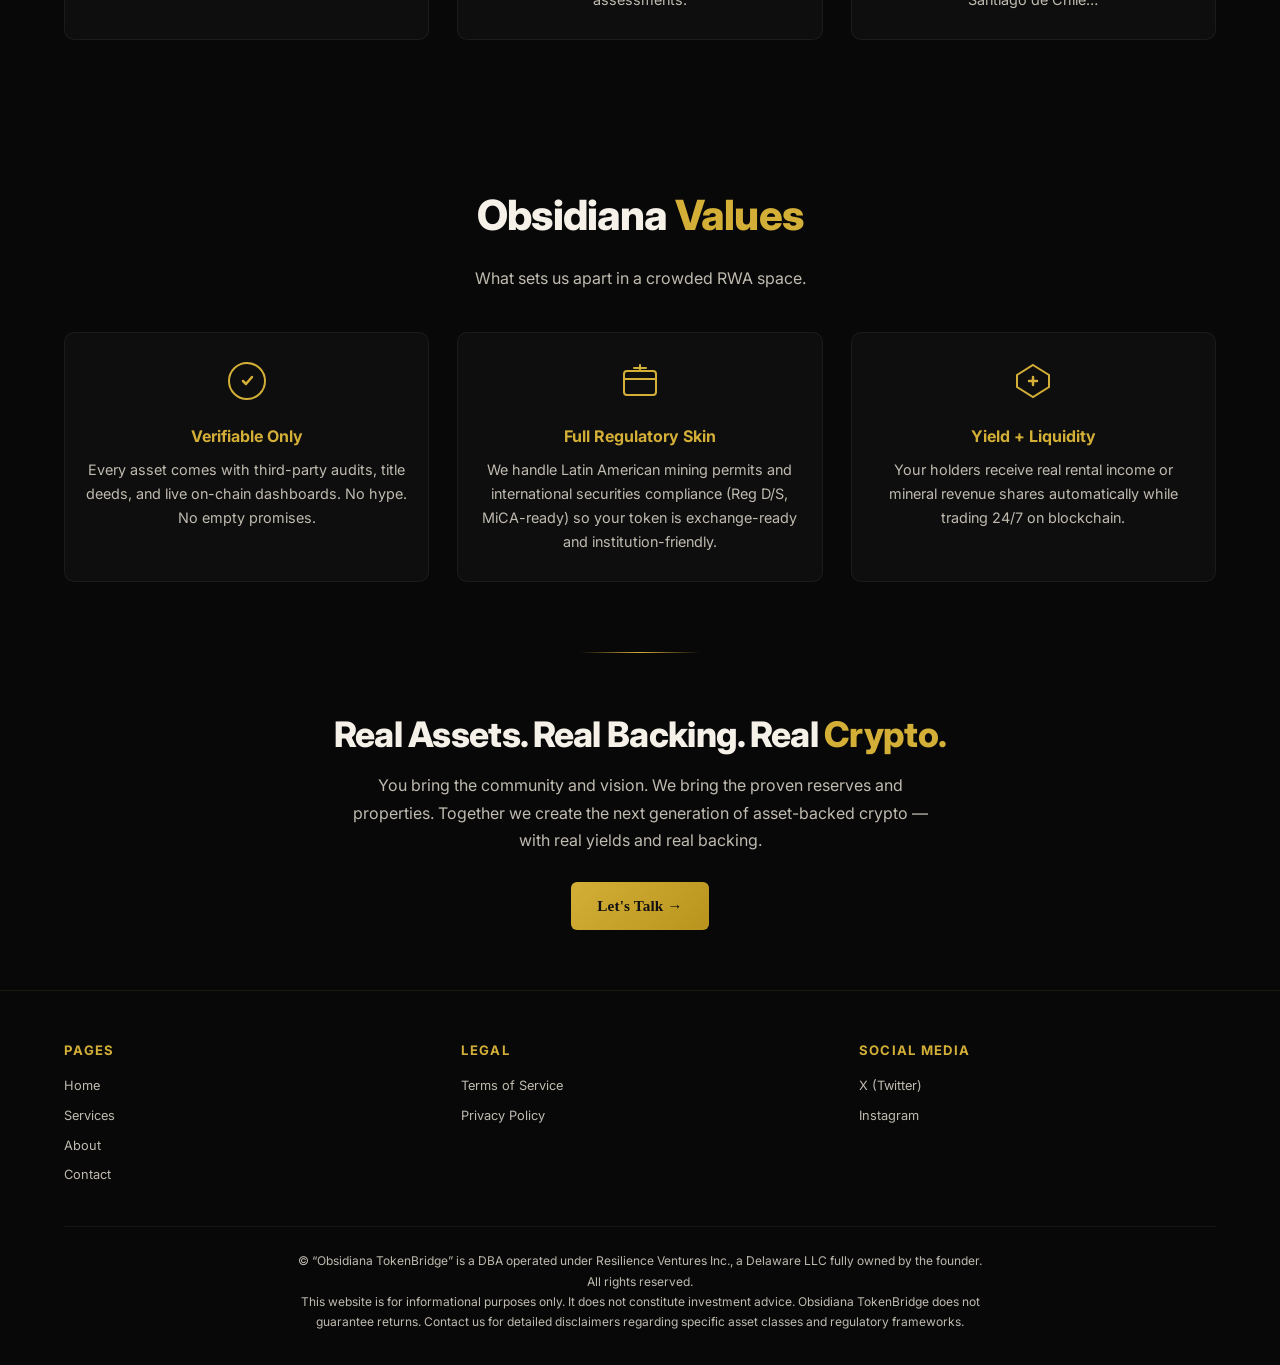
==== commit c19880ab: "Fix hero to two-column split layout matching client mockup Title + tagline on left, body paragraph +" ====
--- a/index.html
+++ b/index.html
@@ -43,11 +43,15 @@
     <div class="hero-bg">
       <img src="assets/images/hero2.jpg" alt="Crypto meets real world assets">
     </div>
-    <div class="hero-content">
-      <h1 class="reveal">OBSIDIANA <span class="gold-gradient">TokenBridge</span></h1>
-      <p class="hero-tagline reveal reveal-delay-1">Bridging the gap between Cryptos and Real World Assets</p>
-      <p class="reveal reveal-delay-2">In a landscape of digital volatility, the next frontier of finance is the tokenization of the physical world. Obsidiana TokenBridge bridges the gap between the &ldquo;On-Chain&rdquo; ecosystem and &ldquo;In-Ground&rdquo; value. We specialize in identifying, verifying, and structuring high-yield real-world assets for the world&rsquo;s largest digital asset holders.</p>
-      <a href="contact.html" class="btn-gold reveal reveal-delay-3">Let's Talk &rarr;</a>
+    <div class="hero-content hero-split">
+      <div class="hero-left">
+        <h1 class="reveal">OBSIDIANA <span class="gold-gradient">TokenBridge</span></h1>
+        <p class="hero-tagline reveal reveal-delay-1">Bridging the Gap Between Cryptos<br>and Real World Assets</p>
+      </div>
+      <div class="hero-right reveal reveal-delay-2">
+        <p>In a landscape of digital volatility, the next frontier of finance is the tokenization of the physical world. Obsidiana TokenBridge bridges the gap between the &ldquo;On-Chain&rdquo; ecosystem and &ldquo;In-Ground&rdquo; value. We specialize in identifying, verifying, and structuring high-yield real-world assets for the world&rsquo;s largest digital asset holders.</p>
+        <a href="contact.html" class="btn-gold" style="margin-top:18px;">Let's Talk &rarr;</a>
+      </div>
     </div>
   </section>
 
--- a/css/style.css
+++ b/css/style.css
@@ -280,6 +280,20 @@
   margin: 0 auto;
   text-shadow: 0 2px 16px rgba(0,0,0,.8), 0 1px 3px rgba(0,0,0,.6);
 }
+/* Two-column hero split */
+.hero-split {
+  flex-direction: row;
+  align-items: center;
+  gap: 40px;
+}
+.hero-left {
+  flex: 1;
+}
+.hero-right {
+  flex: 1;
+  display: flex;
+  flex-direction: column;
+}
 .hero-content h1 {
   font-size: clamp(2.2rem, 5vw, 3.6rem);
   font-weight: 900;
@@ -834,6 +848,7 @@
   .nav-links { display: none; }
   .hamburger { display: flex; }
   .hero-content { padding: 20px; }
+  .hero-split { flex-direction: column; gap: 16px; }
   .hero-bg { height: 50vh; min-height: 320px; }
   .services-grid { grid-template-columns: 1fr; }
   .services-grid .service-card:last-child { max-width: 100%; }
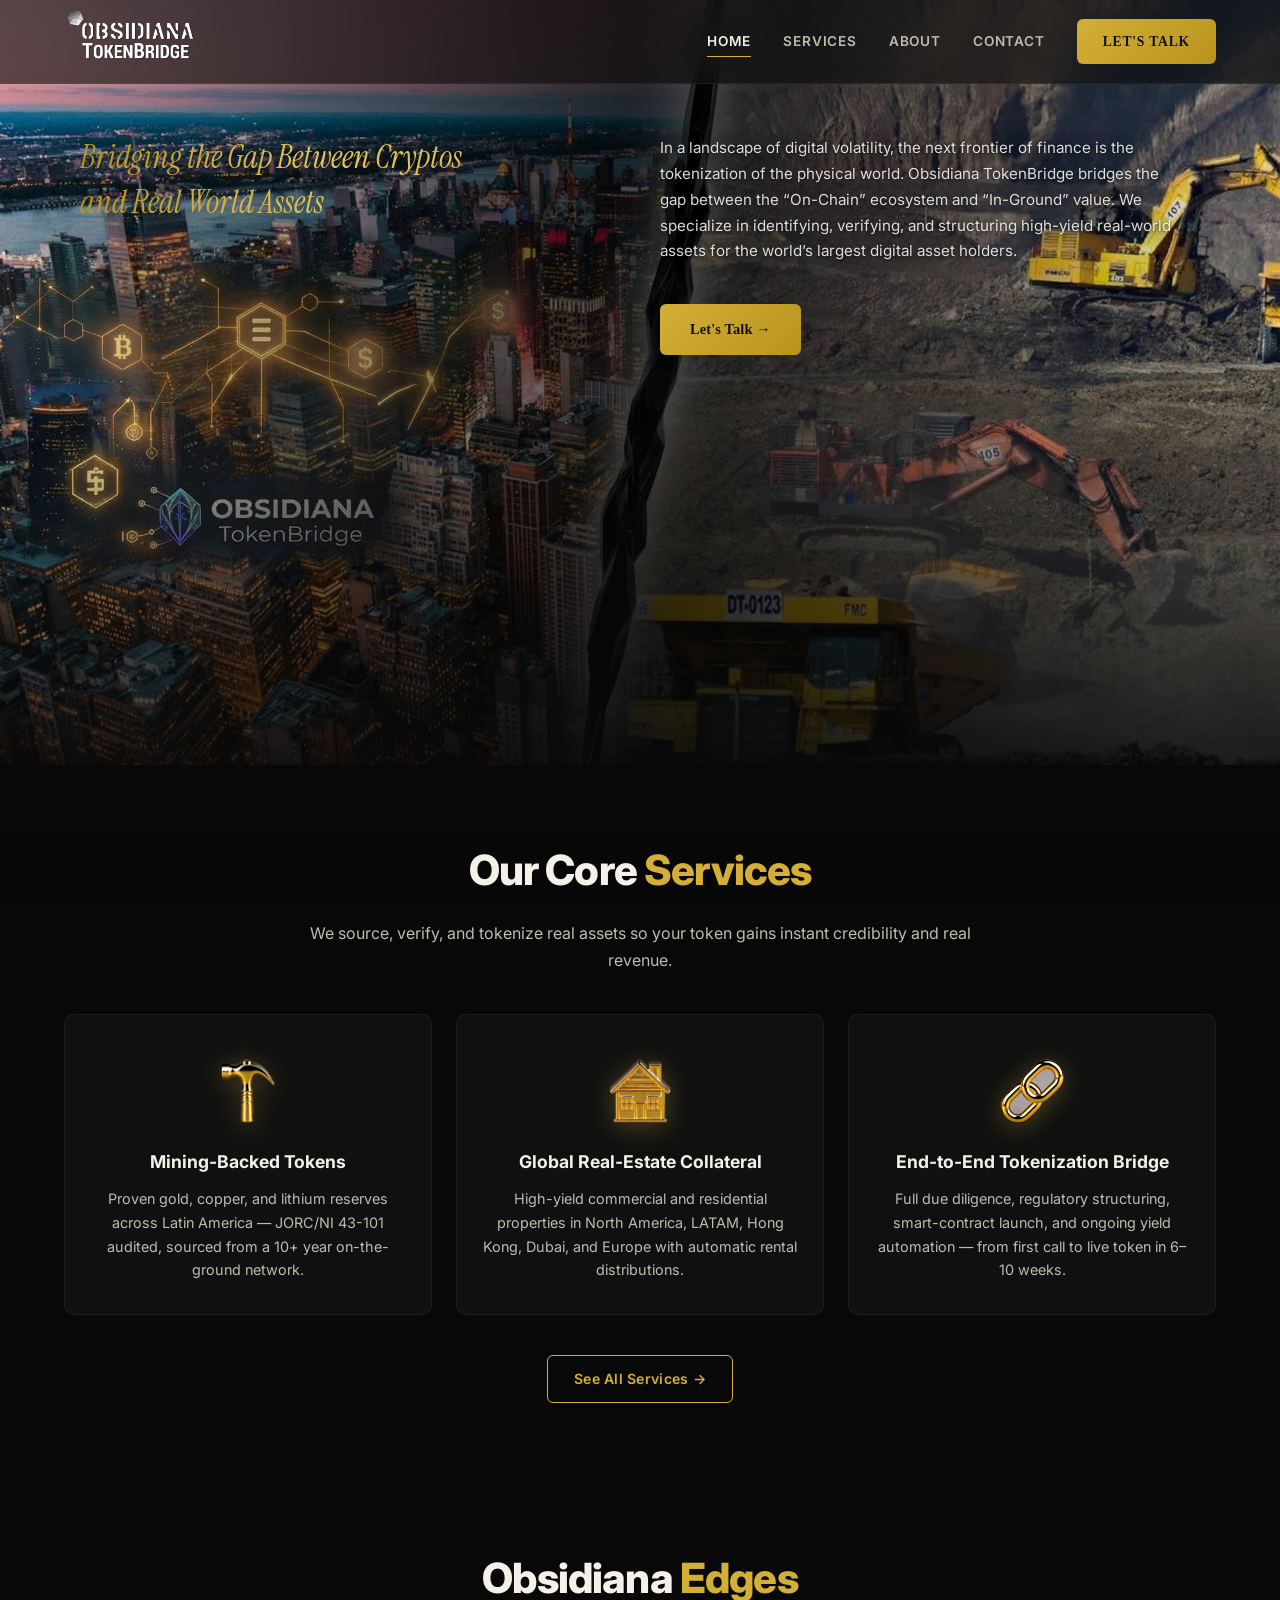
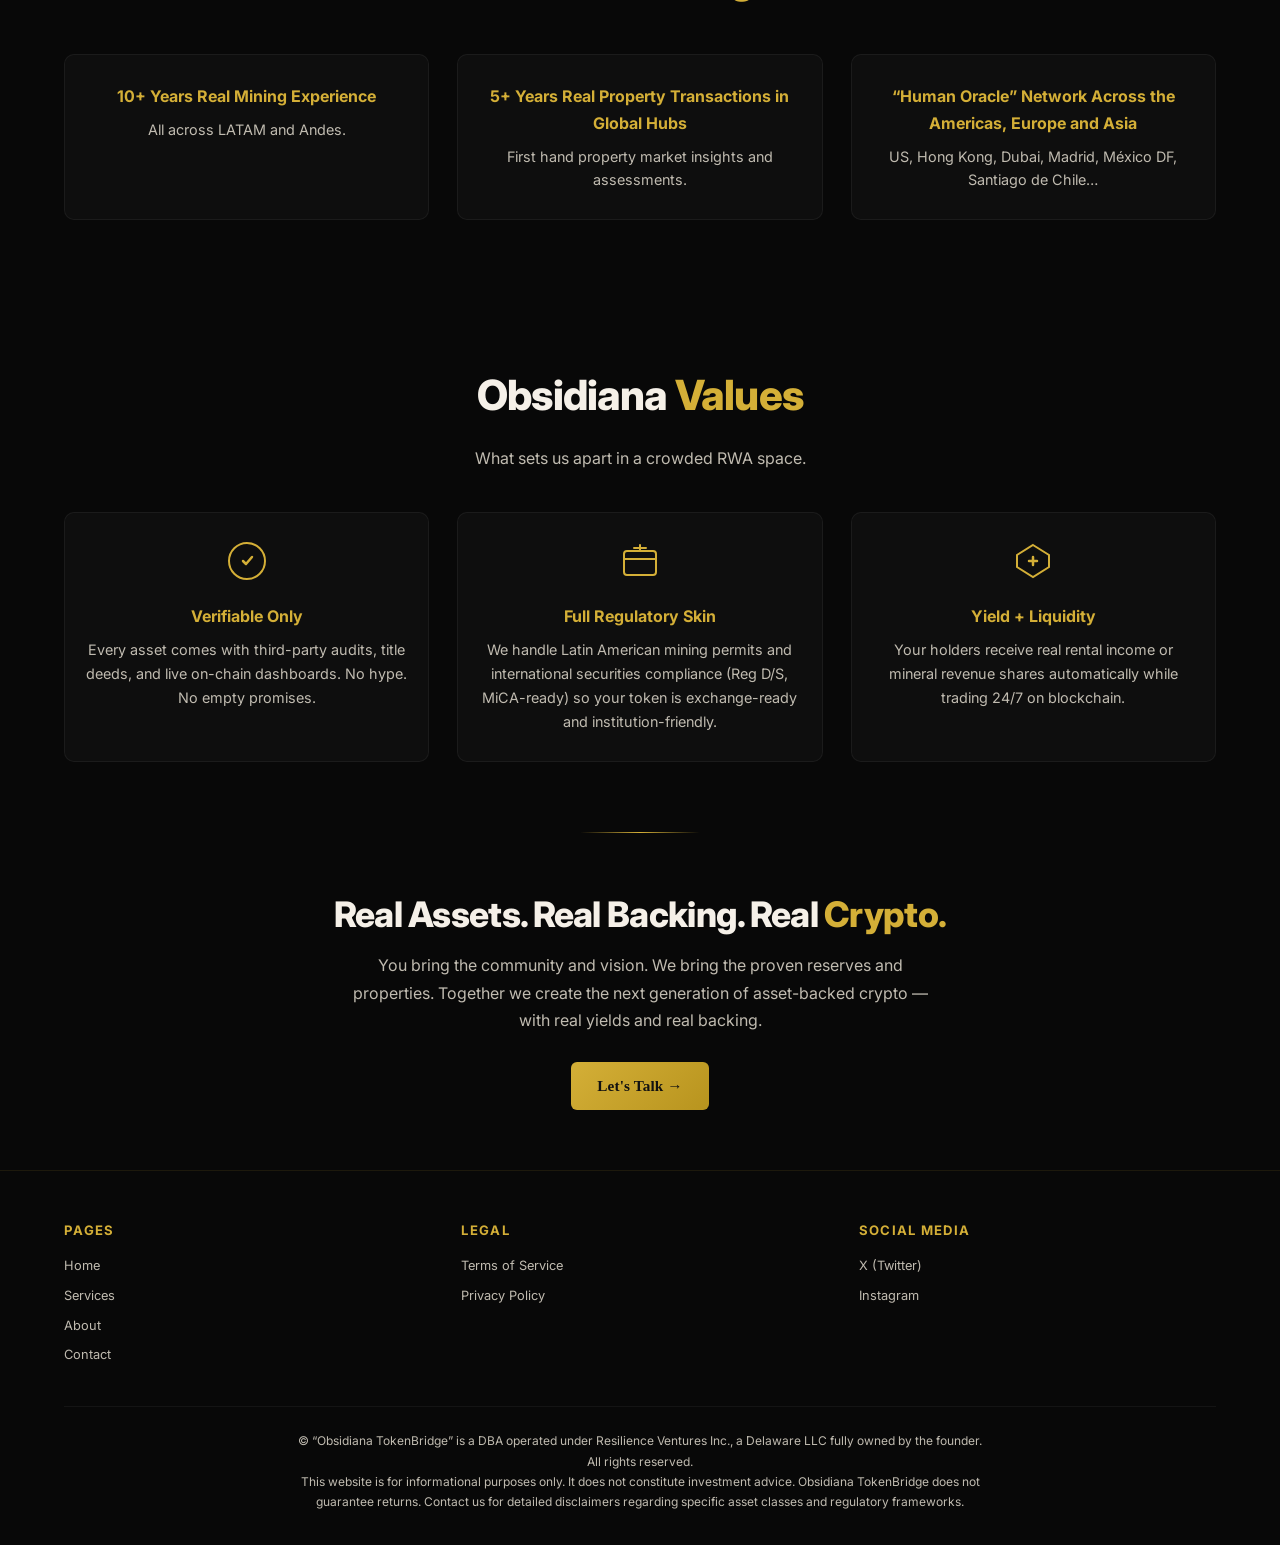
==== commit 22ec9d99: "Hero fix: remove redundant title, bigger logo, taller image - Removed big OBSIDIANA TokenBridge text" ====
--- a/index.html
+++ b/index.html
@@ -45,8 +45,7 @@
     </div>
     <div class="hero-content hero-split">
       <div class="hero-left">
-        <h1 class="reveal">OBSIDIANA <span class="gold-gradient">TokenBridge</span></h1>
-        <p class="hero-tagline reveal reveal-delay-1">Bridging the Gap Between Cryptos<br>and Real World Assets</p>
+        <p class="hero-tagline reveal">Bridging the Gap Between Cryptos<br>and Real World Assets</p>
       </div>
       <div class="hero-right reveal reveal-delay-2">
         <p>In a landscape of digital volatility, the next frontier of finance is the tokenization of the physical world. Obsidiana TokenBridge bridges the gap between the &ldquo;On-Chain&rdquo; ecosystem and &ldquo;In-Ground&rdquo; value. We specialize in identifying, verifying, and structuring high-yield real-world assets for the world&rsquo;s largest digital asset holders.</p>
--- a/css/style.css
+++ b/css/style.css
@@ -14,7 +14,7 @@
   --white: #F5F0E8;
   --white-dim: #c0bbb0;
   --body-bg: #080808;
-  --nav-height: 72px;
+  --nav-height: 84px;
   --max-w: 1200px;
   --radius: 10px;
   --transition: .35s cubic-bezier(.4,0,.2,1);
@@ -90,7 +90,7 @@
   gap: 10px;
 }
 .nav-logo img {
-  height: 50px;
+  height: 72px;
   width: auto;
 }
 .nav-links {
@@ -248,8 +248,8 @@
 .hero-bg {
   position: relative;
   width: 100%;
-  height: 65vh;
-  min-height: 420px;
+  height: 85vh;
+  min-height: 520px;
   overflow: hidden;
 }
 .hero-bg img {
@@ -283,8 +283,9 @@
 /* Two-column hero split */
 .hero-split {
   flex-direction: row;
-  align-items: center;
+  align-items: flex-start;
   gap: 40px;
+  padding-top: 15vh;
 }
 .hero-left {
   flex: 1;
@@ -304,7 +305,7 @@
 .hero-content .hero-tagline {
   font-family: 'Instrument Serif', serif;
   font-style: italic;
-  font-size: clamp(1rem, 2.2vw, 1.35rem);
+  font-size: clamp(1.4rem, 3vw, 2rem);
   background: linear-gradient(90deg, var(--gold-dark), var(--gold-light), var(--gold));
   -webkit-background-clip: text;
   -webkit-text-fill-color: transparent;
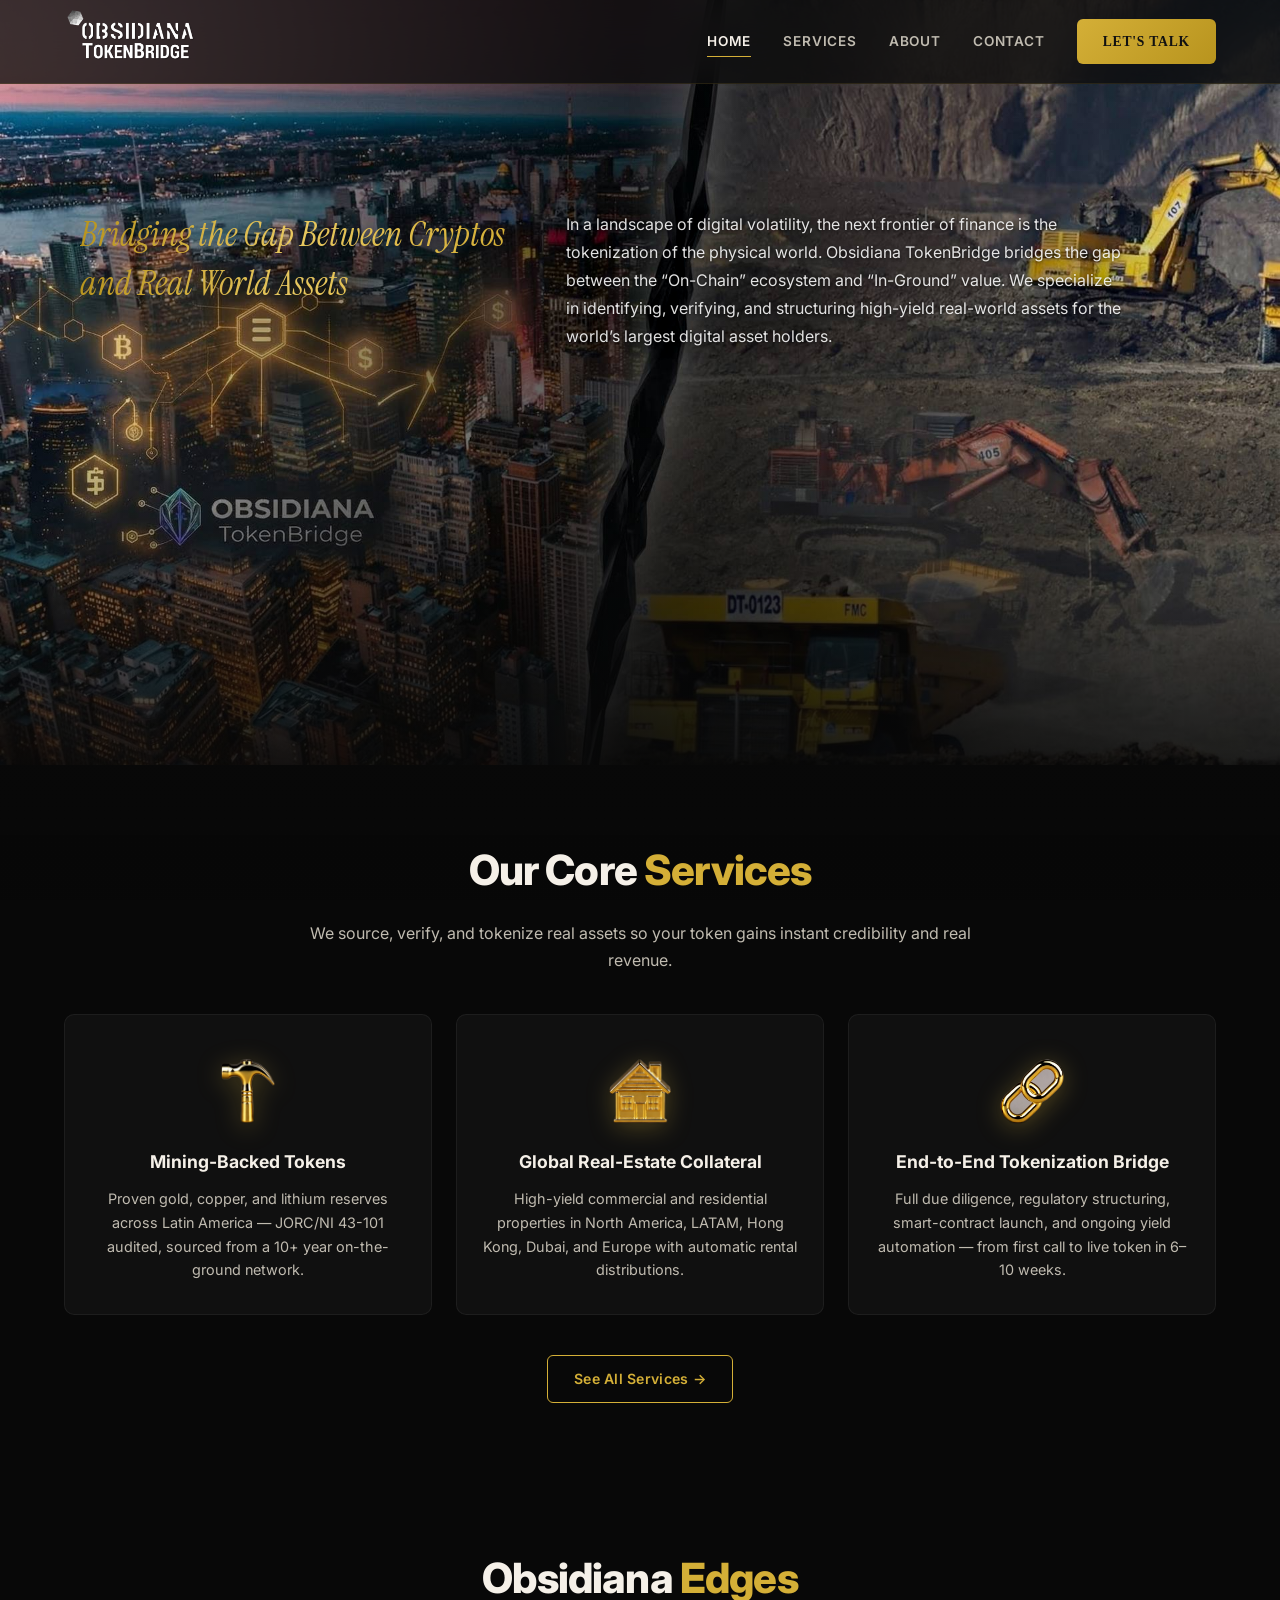
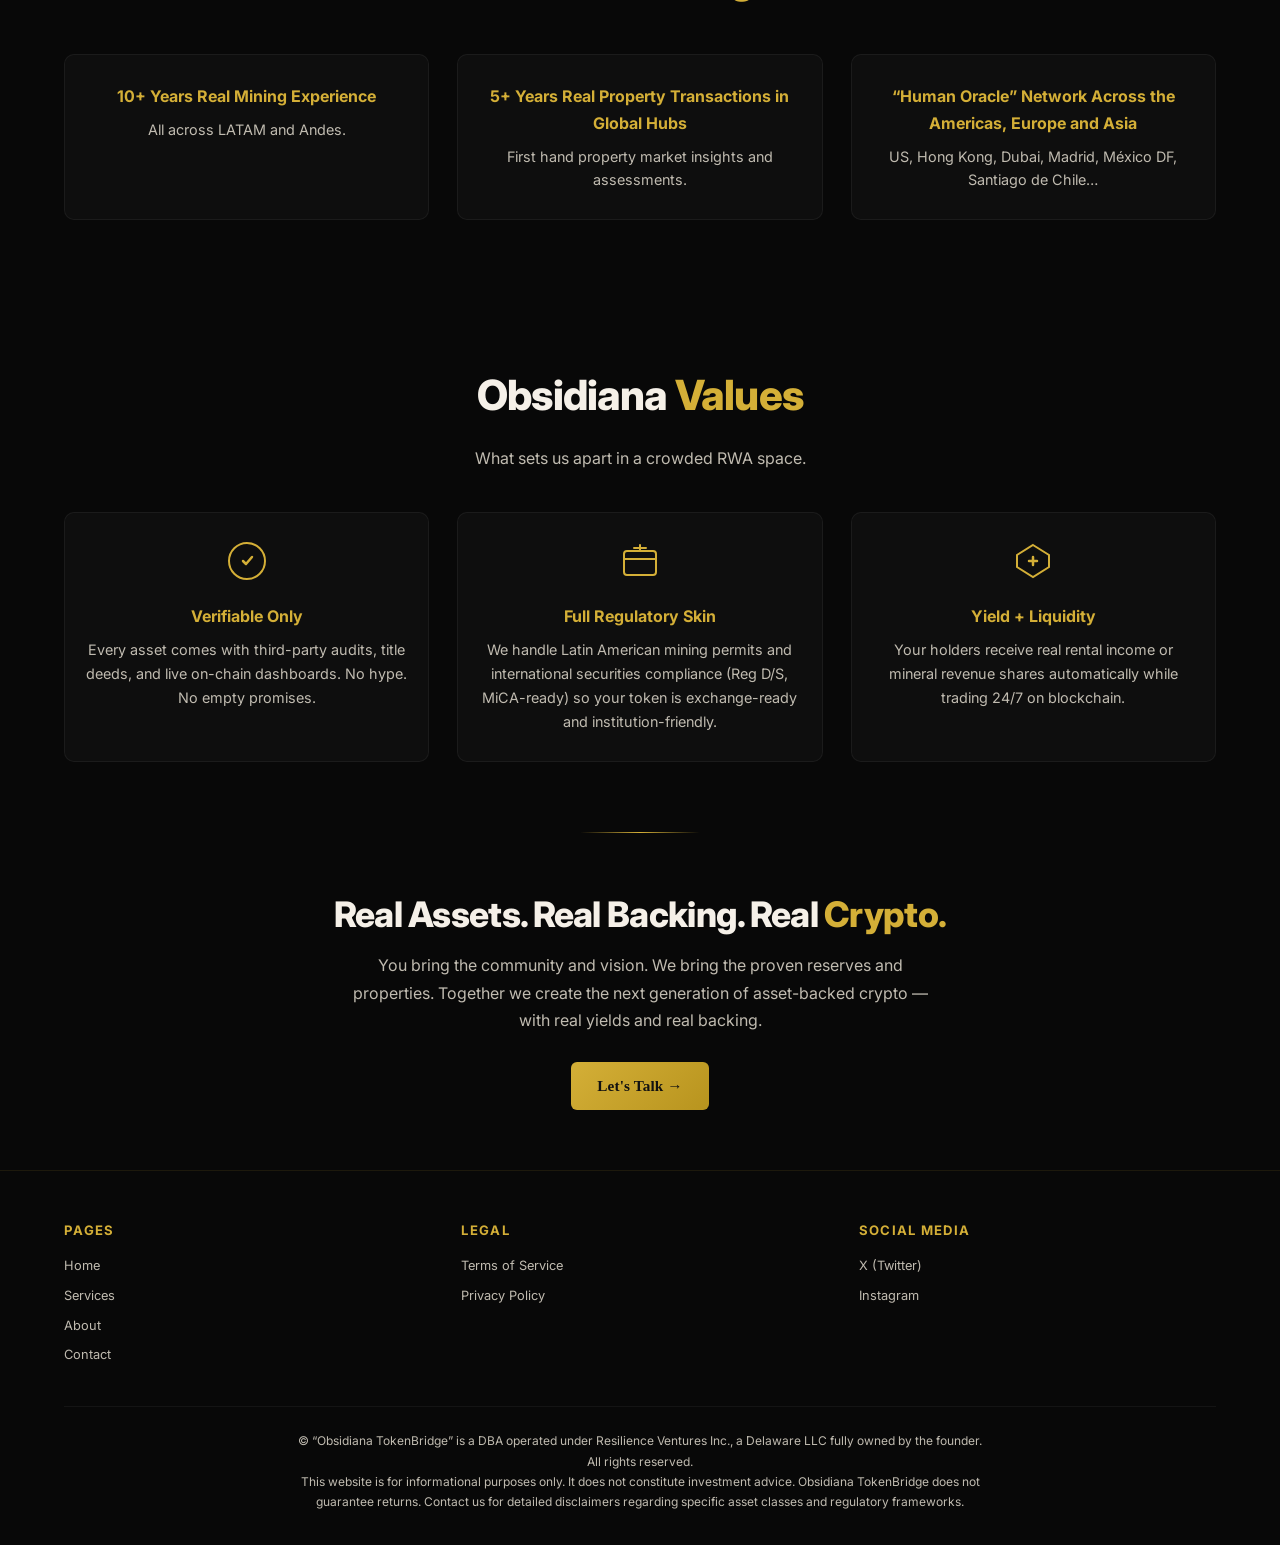
==== commit db4dfd9f: "Hero layout match mockup: remove hero button, fix text position, nav visibility - Removed Let's Talk" ====
--- a/index.html
+++ b/index.html
@@ -49,7 +49,6 @@
       </div>
       <div class="hero-right reveal reveal-delay-2">
         <p>In a landscape of digital volatility, the next frontier of finance is the tokenization of the physical world. Obsidiana TokenBridge bridges the gap between the &ldquo;On-Chain&rdquo; ecosystem and &ldquo;In-Ground&rdquo; value. We specialize in identifying, verifying, and structuring high-yield real-world assets for the world&rsquo;s largest digital asset holders.</p>
-        <a href="contact.html" class="btn-gold" style="margin-top:18px;">Let's Talk &rarr;</a>
       </div>
     </div>
   </section>
--- a/css/style.css
+++ b/css/style.css
@@ -70,10 +70,10 @@
   top: 0; left: 0; right: 0;
   height: var(--nav-height);
   z-index: 100;
-  background: rgba(10,10,10,.6);
-  backdrop-filter: blur(20px);
-  -webkit-backdrop-filter: blur(20px);
-  border-bottom: 1px solid rgba(212,175,55,.08);
+  background: rgba(10,10,10,.75);
+  backdrop-filter: blur(24px);
+  -webkit-backdrop-filter: blur(24px);
+  border-bottom: 1px solid rgba(212,175,55,.12);
 }
 .nav-inner {
   max-width: var(--max-w);
@@ -284,11 +284,11 @@
 .hero-split {
   flex-direction: row;
   align-items: flex-start;
-  gap: 40px;
-  padding-top: 15vh;
+  gap: 60px;
+  padding-top: calc(var(--nav-height) + 14vh);
 }
 .hero-left {
-  flex: 1;
+  flex: 0 0 38%;
 }
 .hero-right {
   flex: 1;
@@ -305,7 +305,7 @@
 .hero-content .hero-tagline {
   font-family: 'Instrument Serif', serif;
   font-style: italic;
-  font-size: clamp(1.4rem, 3vw, 2rem);
+  font-size: clamp(1.5rem, 3.2vw, 2.2rem);
   background: linear-gradient(90deg, var(--gold-dark), var(--gold-light), var(--gold));
   -webkit-background-clip: text;
   -webkit-text-fill-color: transparent;
@@ -315,10 +315,10 @@
   text-shadow: none;
 }
 .hero-content p {
-  font-size: .95rem;
-  color: rgba(255,255,255,.85);
-  line-height: 1.7;
-  max-width: 520px;
+  font-size: 1rem;
+  color: rgba(255,255,255,.88);
+  line-height: 1.75;
+  max-width: 560px;
   margin-bottom: 22px;
 }
 .hero-content .btn-gold {
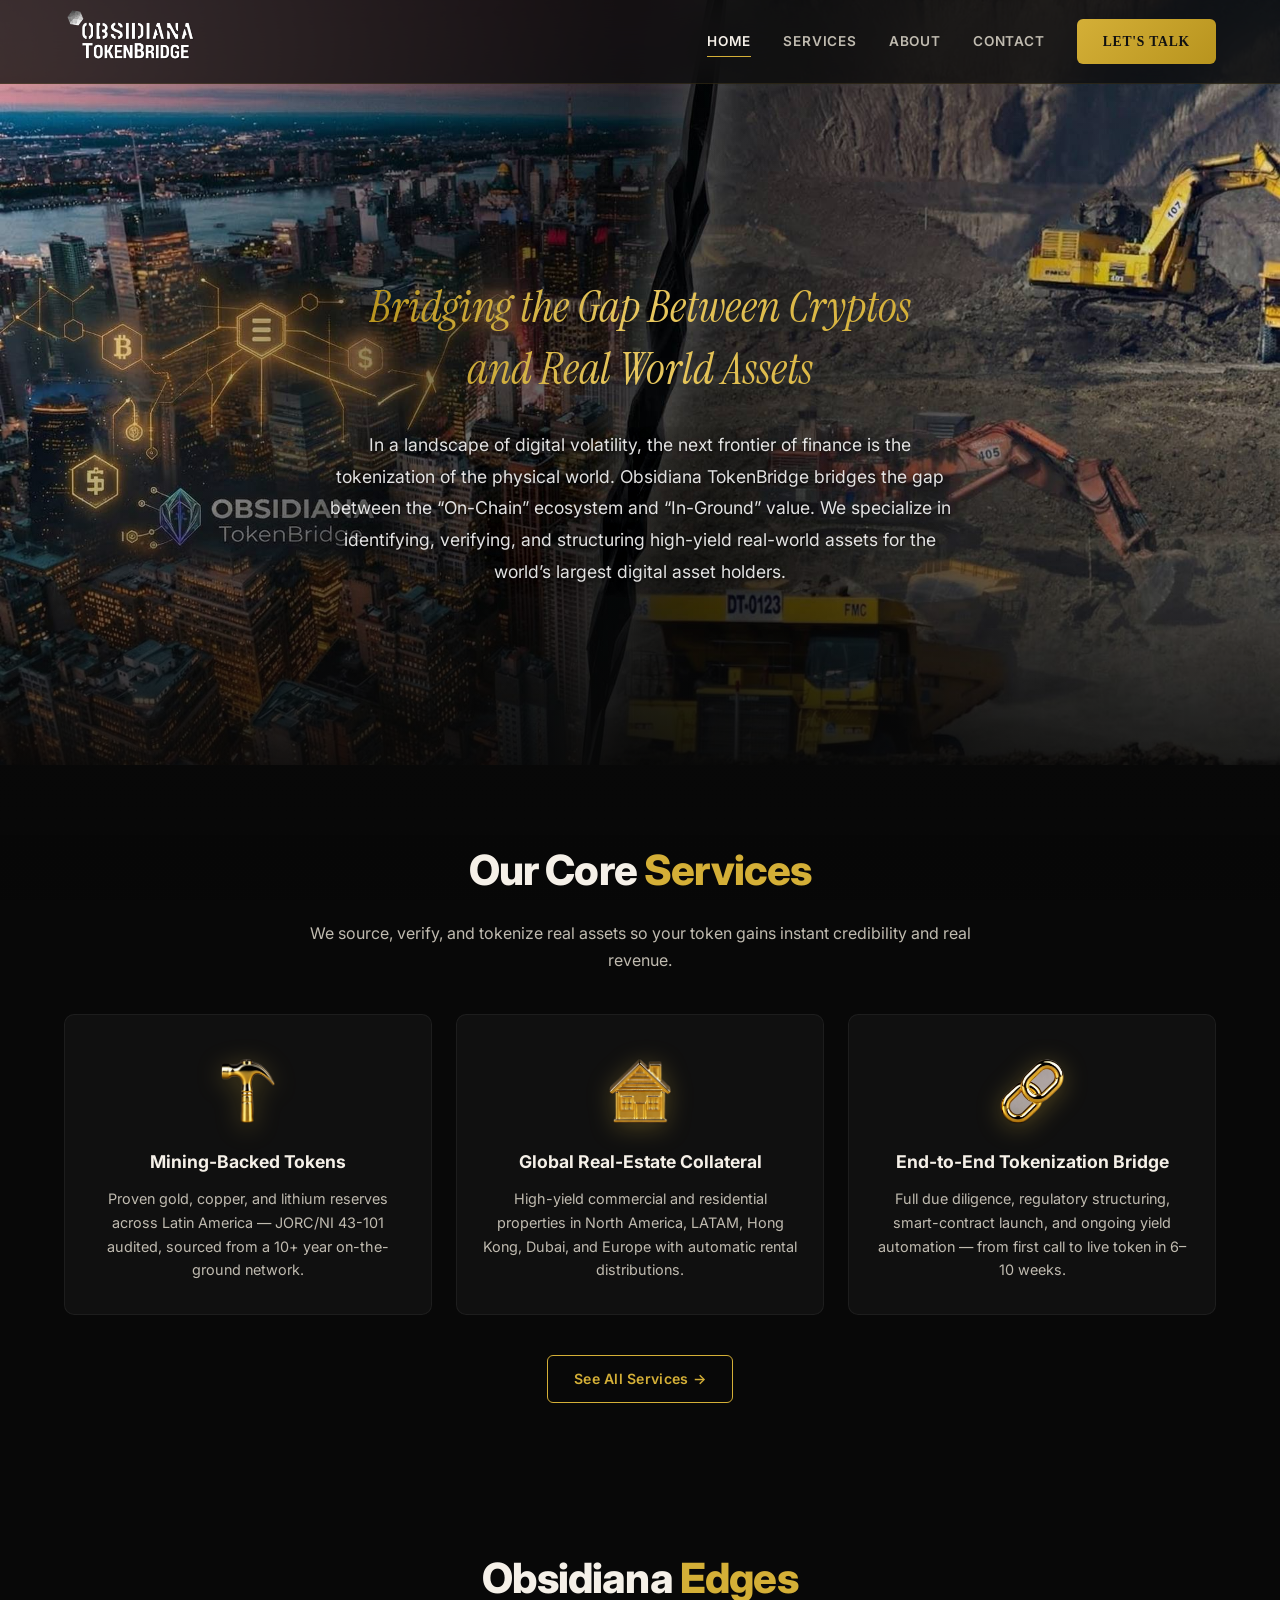
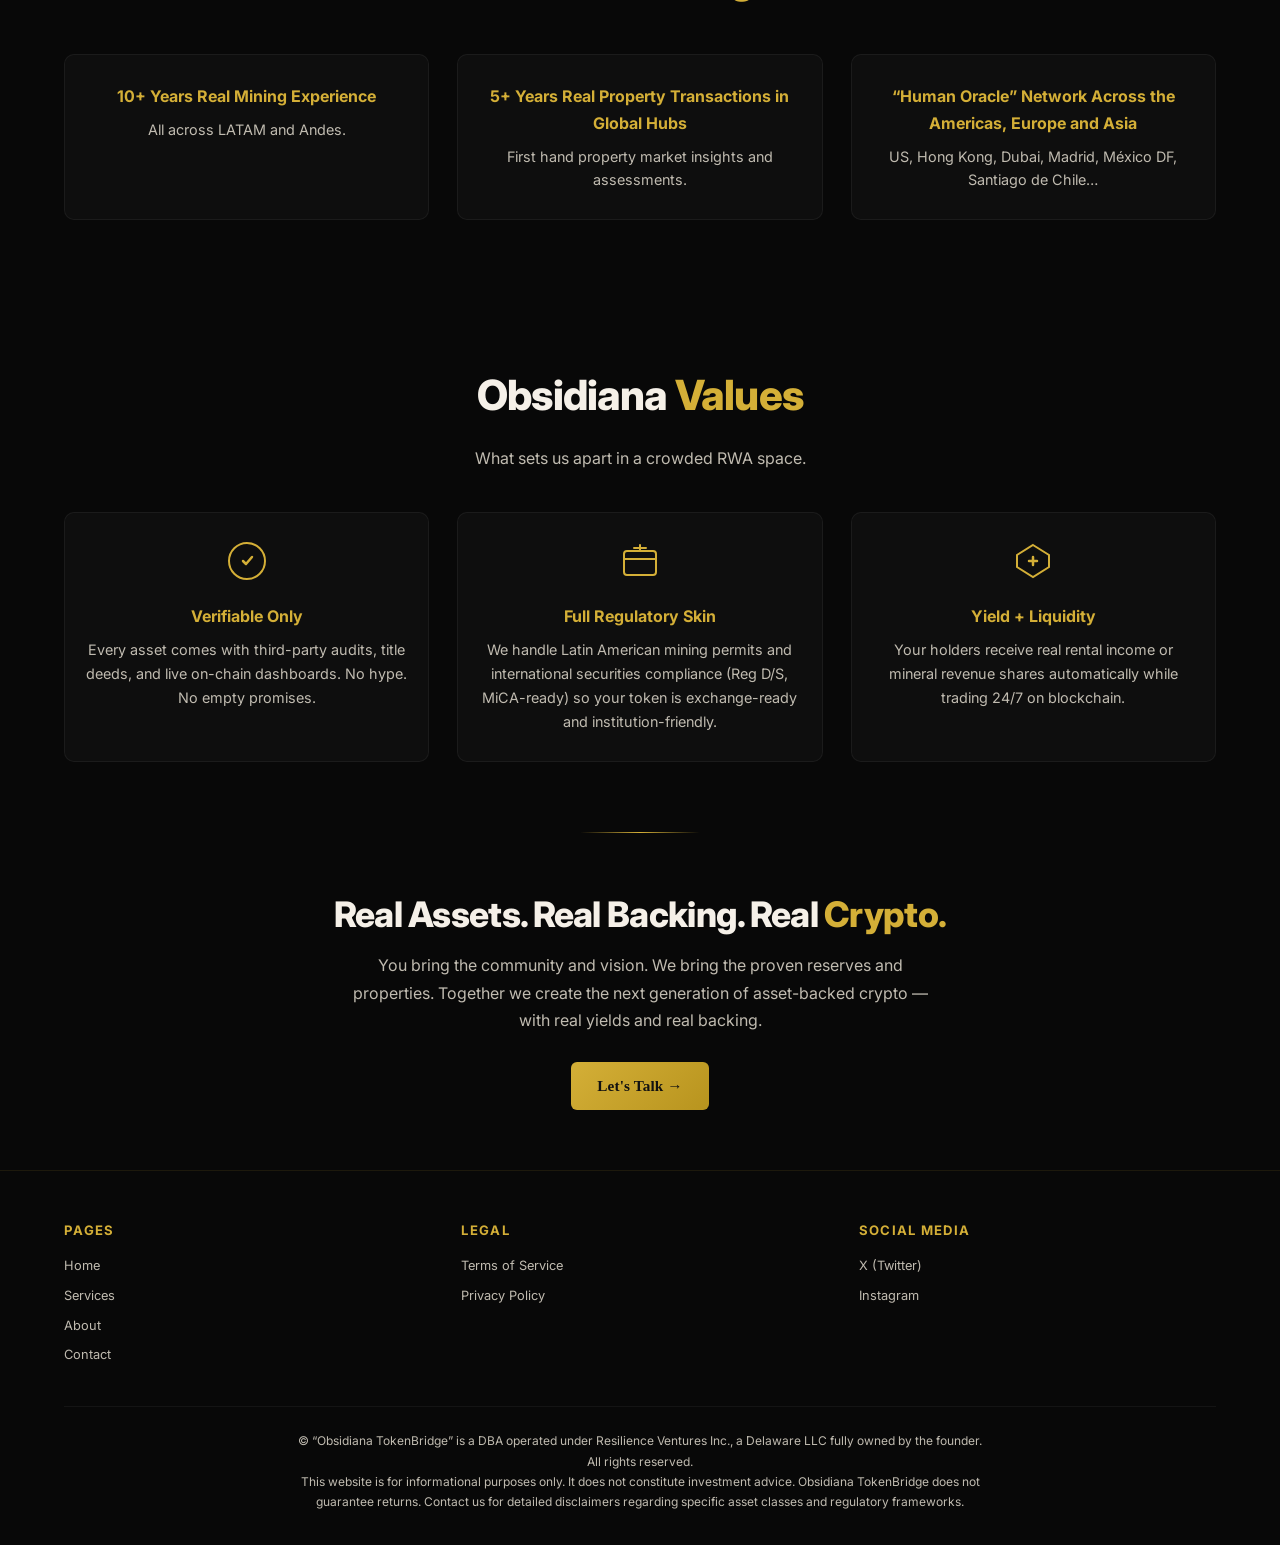
==== commit 316e3d8d: "Hero: switch to centered single-column layout per client request - Replaced two-column split with ce" ====
--- a/index.html
+++ b/index.html
@@ -43,13 +43,9 @@
     <div class="hero-bg">
       <img src="assets/images/hero2.jpg" alt="Crypto meets real world assets">
     </div>
-    <div class="hero-content hero-split">
-      <div class="hero-left">
-        <p class="hero-tagline reveal">Bridging the Gap Between Cryptos<br>and Real World Assets</p>
-      </div>
-      <div class="hero-right reveal reveal-delay-2">
-        <p>In a landscape of digital volatility, the next frontier of finance is the tokenization of the physical world. Obsidiana TokenBridge bridges the gap between the &ldquo;On-Chain&rdquo; ecosystem and &ldquo;In-Ground&rdquo; value. We specialize in identifying, verifying, and structuring high-yield real-world assets for the world&rsquo;s largest digital asset holders.</p>
-      </div>
+    <div class="hero-content hero-centered">
+      <p class="hero-tagline reveal">Bridging the Gap Between Cryptos<br>and Real World Assets</p>
+      <p class="hero-body reveal reveal-delay-1">In a landscape of digital volatility, the next frontier of finance is the tokenization of the physical world. Obsidiana TokenBridge bridges the gap between the &ldquo;On-Chain&rdquo; ecosystem and &ldquo;In-Ground&rdquo; value. We specialize in identifying, verifying, and structuring high-yield real-world assets for the world&rsquo;s largest digital asset holders.</p>
     </div>
   </section>
 
--- a/css/style.css
+++ b/css/style.css
@@ -280,20 +280,12 @@
   margin: 0 auto;
   text-shadow: 0 2px 16px rgba(0,0,0,.8), 0 1px 3px rgba(0,0,0,.6);
 }
-/* Two-column hero split */
-.hero-split {
-  flex-direction: row;
-  align-items: flex-start;
-  gap: 60px;
-  padding-top: calc(var(--nav-height) + 14vh);
-}
-.hero-left {
-  flex: 0 0 38%;
-}
-.hero-right {
-  flex: 1;
-  display: flex;
-  flex-direction: column;
+/* Centered hero layout */
+.hero-centered {
+  text-align: center;
+  align-items: center;
+  justify-content: center;
+  padding: calc(var(--nav-height) + 6vh) 40px 40px;
 }
 .hero-content h1 {
   font-size: clamp(2.2rem, 5vw, 3.6rem);
@@ -305,12 +297,12 @@
 .hero-content .hero-tagline {
   font-family: 'Instrument Serif', serif;
   font-style: italic;
-  font-size: clamp(1.5rem, 3.2vw, 2.2rem);
+  font-size: clamp(1.8rem, 3.8vw, 2.8rem);
   background: linear-gradient(90deg, var(--gold-dark), var(--gold-light), var(--gold));
   -webkit-background-clip: text;
   -webkit-text-fill-color: transparent;
   background-clip: text;
-  margin-bottom: 18px;
+  margin-bottom: 28px;
   line-height: 1.4;
   text-shadow: none;
 }
@@ -320,6 +312,13 @@
   line-height: 1.75;
   max-width: 560px;
   margin-bottom: 22px;
+}
+.hero-content .hero-body {
+  font-size: 1.1rem;
+  color: rgba(255,255,255,.88);
+  line-height: 1.8;
+  max-width: 640px;
+  margin: 0 auto;
 }
 .hero-content .btn-gold {
   padding: 13px 30px;
@@ -849,7 +848,7 @@
   .nav-links { display: none; }
   .hamburger { display: flex; }
   .hero-content { padding: 20px; }
-  .hero-split { flex-direction: column; gap: 16px; }
+  .hero-centered { padding: calc(var(--nav-height) + 3vh) 20px 20px; }
   .hero-bg { height: 50vh; min-height: 320px; }
   .services-grid { grid-template-columns: 1fr; }
   .services-grid .service-card:last-child { max-width: 100%; }
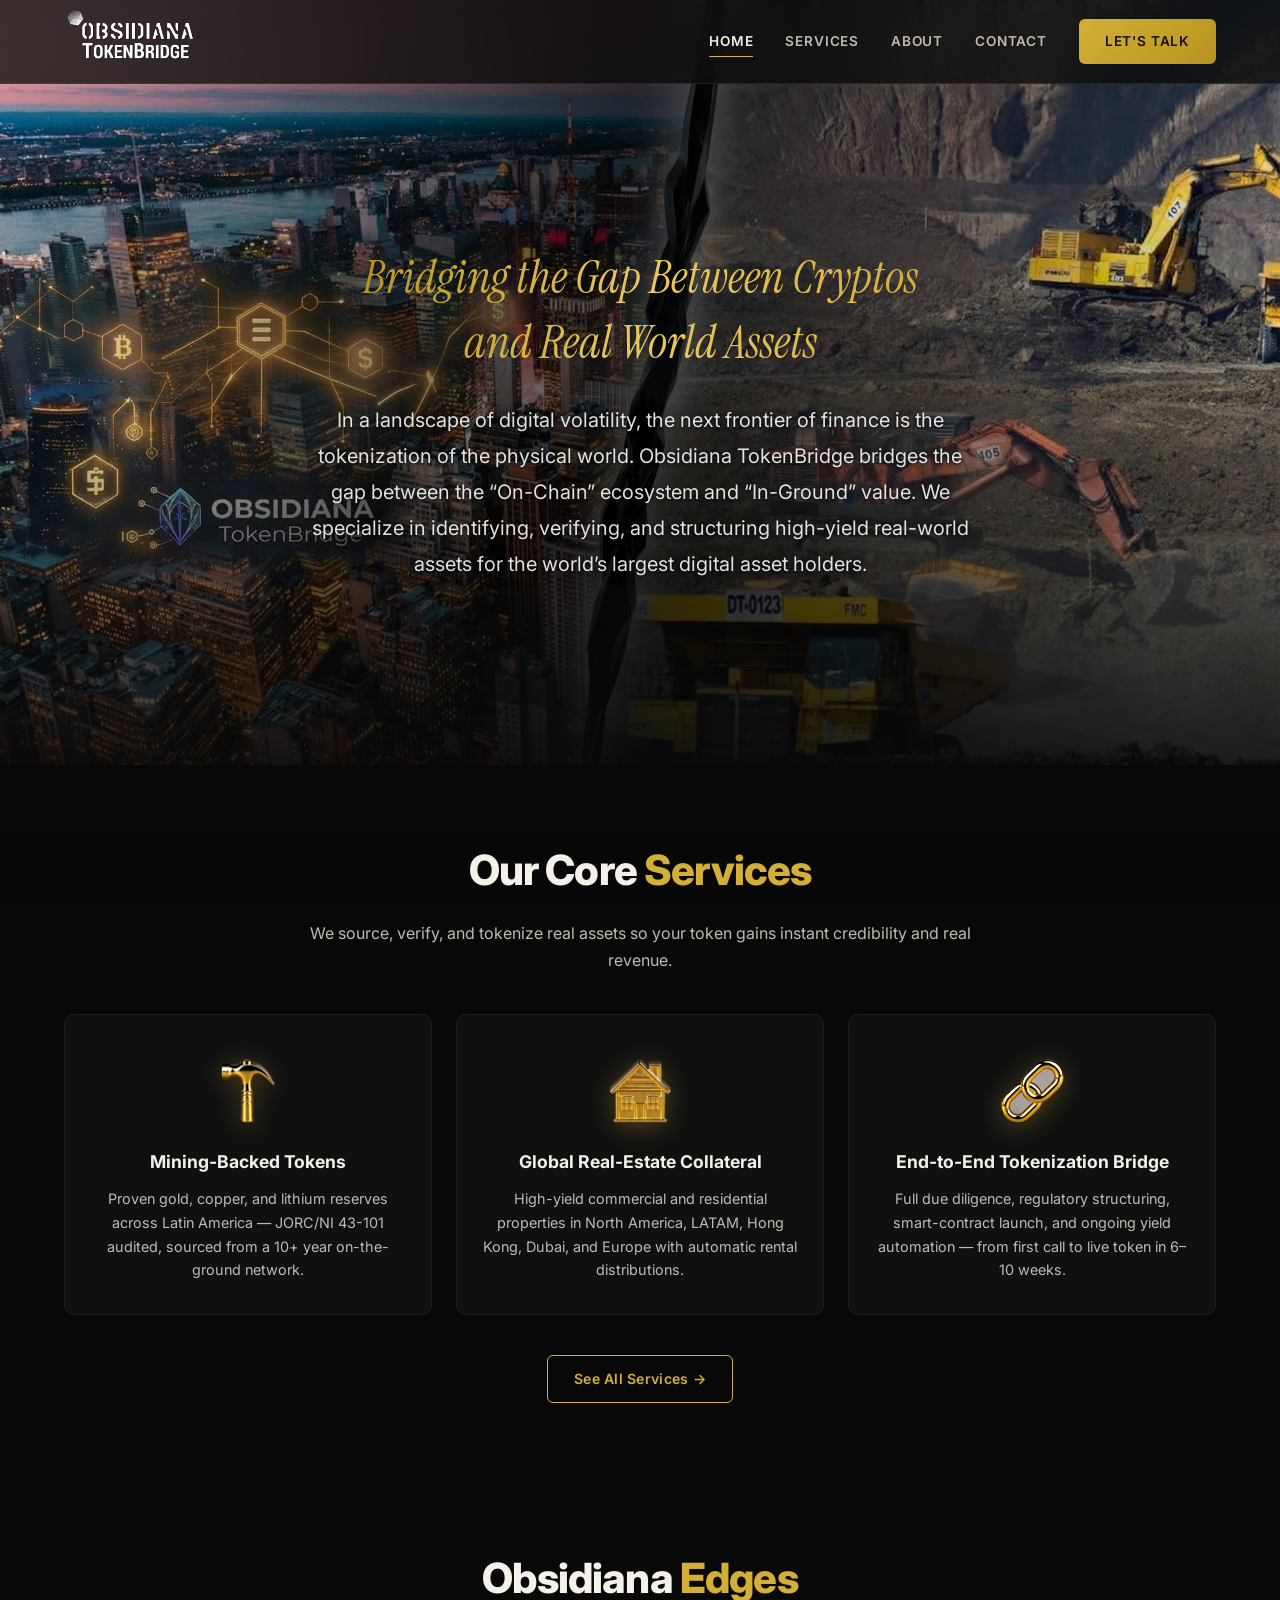
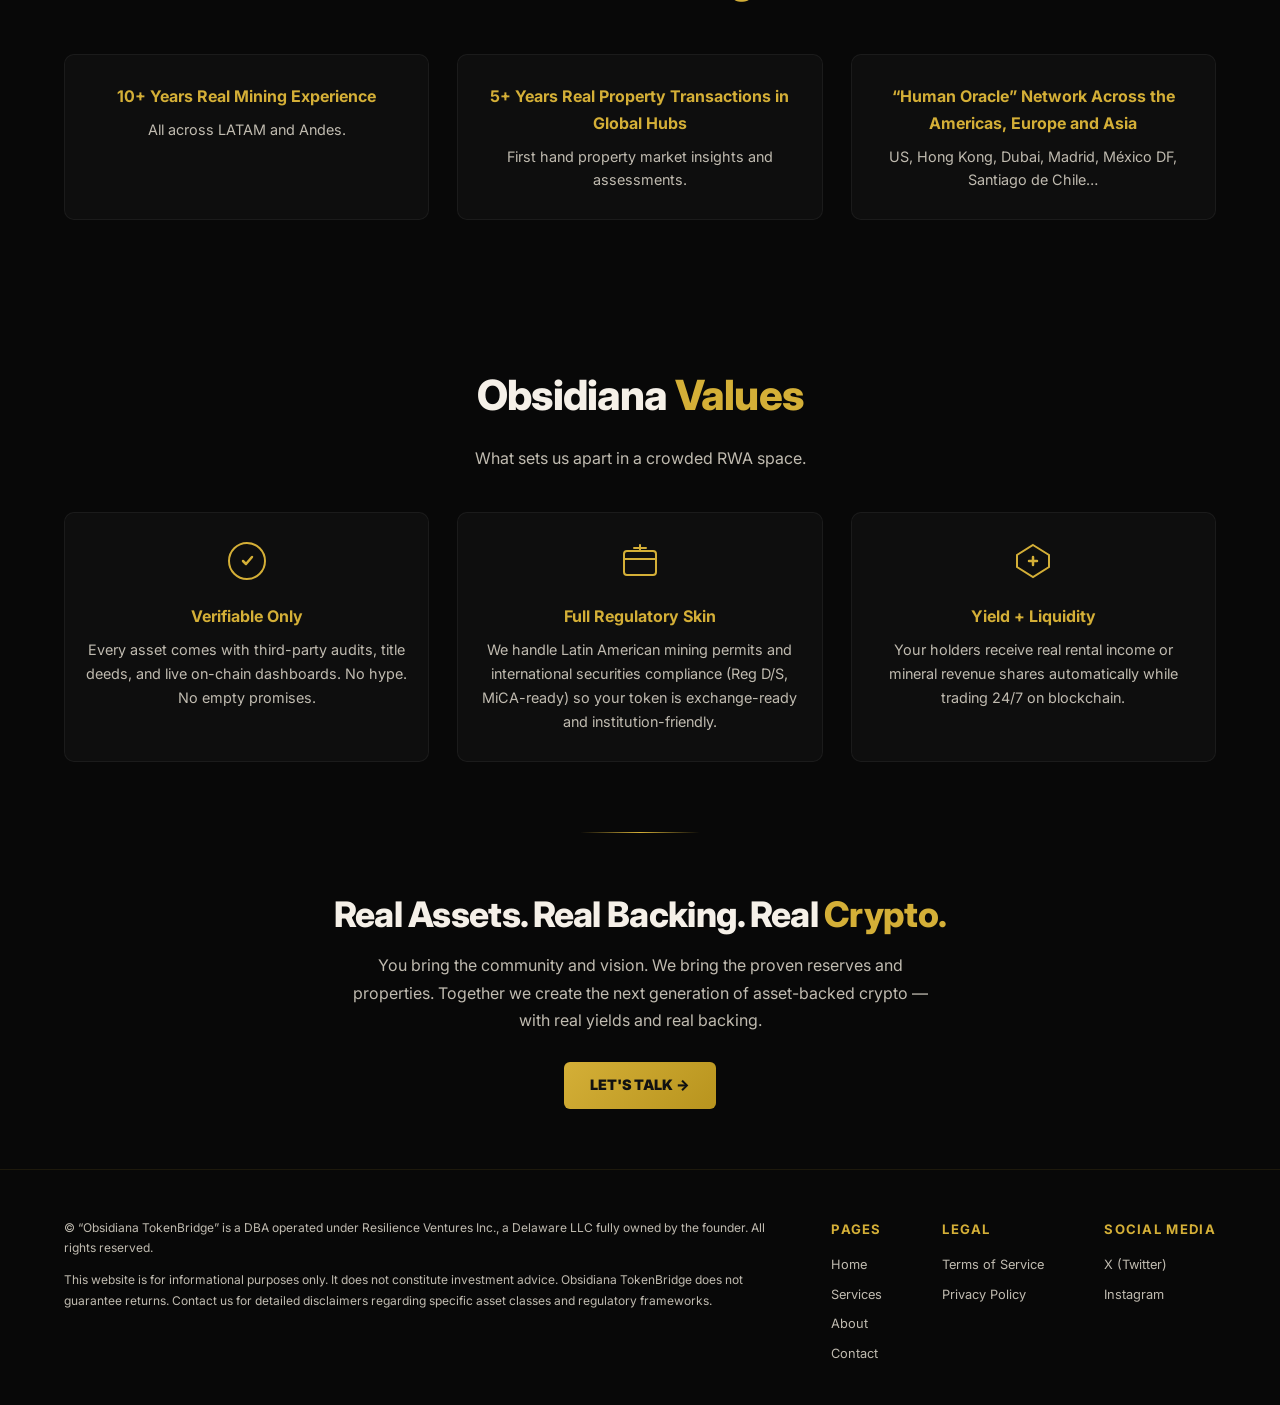
==== commit c6134361: "Restructure footer: copyright text left-aligned on left, columns on right, remove dividing line" ====
--- a/index.html
+++ b/index.html
@@ -156,28 +156,30 @@
   <!-- FOOTER -->
   <footer class="footer">
     <div class="container">
-      <div class="footer-cols">
-        <div class="footer-col">
-          <h4>Pages</h4>
-          <a href="index.html">Home</a>
-          <a href="services.html">Services</a>
-          <a href="about.html">About</a>
-          <a href="contact.html">Contact</a>
+      <div class="footer-row">
+        <div class="footer-text">
+          <p>&copy; &ldquo;Obsidiana TokenBridge&rdquo; is a DBA operated under Resilience Ventures Inc., a Delaware LLC fully owned by the founder. All rights reserved.</p>
+          <p>This website is for informational purposes only. It does not constitute investment advice. Obsidiana TokenBridge does not guarantee returns. Contact us for detailed disclaimers regarding specific asset classes and regulatory frameworks.</p>
         </div>
-        <div class="footer-col">
-          <h4>Legal</h4>
-          <a href="terms.html">Terms of Service</a>
-          <a href="privacy.html">Privacy Policy</a>
+        <div class="footer-cols">
+          <div class="footer-col">
+            <h4>Pages</h4>
+            <a href="index.html">Home</a>
+            <a href="services.html">Services</a>
+            <a href="about.html">About</a>
+            <a href="contact.html">Contact</a>
+          </div>
+          <div class="footer-col">
+            <h4>Legal</h4>
+            <a href="terms.html">Terms of Service</a>
+            <a href="privacy.html">Privacy Policy</a>
+          </div>
+          <div class="footer-col">
+            <h4>Social Media</h4>
+            <a href="#">X (Twitter)</a>
+            <a href="#">Instagram</a>
+          </div>
         </div>
-        <div class="footer-col">
-          <h4>Social Media</h4>
-          <a href="#">X (Twitter)</a>
-          <a href="#">Instagram</a>
-        </div>
-      </div>
-      <div class="footer-bottom">
-        <p>&copy; &ldquo;Obsidiana TokenBridge&rdquo; is a DBA operated under Resilience Ventures Inc., a Delaware LLC fully owned by the founder. All rights reserved.</p>
-        <p>This website is for informational purposes only. It does not constitute investment advice. Obsidiana TokenBridge does not guarantee returns. Contact us for detailed disclaimers regarding specific asset classes and regulatory frameworks.</p>
       </div>
     </div>
   </footer>
--- a/css/style.css
+++ b/css/style.css
@@ -132,16 +132,16 @@
   padding: 11px 26px;
   background: linear-gradient(135deg, var(--gold) 0%, var(--gold-dark) 100%);
   color: #111 !important;
-  font-family: 'Instrument Serif', serif;
-  font-weight: 700;
-  font-size: .95rem;
+  font-family: 'Inter', sans-serif;
+  font-weight: 900;
+  font-size: .9rem;
   border: none;
   border-radius: 6px;
   cursor: pointer;
   transition: all var(--transition);
-  letter-spacing: .01em;
+  letter-spacing: -.01em;
   white-space: nowrap;
-  text-transform: none;
+  text-transform: uppercase;
 }
 .btn-gold:hover {
   background: linear-gradient(135deg, var(--gold-light) 0%, var(--gold) 100%);
@@ -285,7 +285,7 @@
   text-align: center;
   align-items: center;
   justify-content: center;
-  padding: calc(var(--nav-height) + 6vh) 40px 40px;
+  padding: calc(var(--nav-height) + 2vh) 40px 40px;
 }
 .hero-content h1 {
   font-size: clamp(2.2rem, 5vw, 3.6rem);
@@ -297,7 +297,7 @@
 .hero-content .hero-tagline {
   font-family: 'Instrument Serif', serif;
   font-style: italic;
-  font-size: clamp(1.8rem, 3.8vw, 2.8rem);
+  font-size: clamp(1.6rem, 3.6vw, 3.2rem);
   background: linear-gradient(90deg, var(--gold-dark), var(--gold-light), var(--gold));
   -webkit-background-clip: text;
   -webkit-text-fill-color: transparent;
@@ -305,6 +305,7 @@
   margin-bottom: 28px;
   line-height: 1.4;
   text-shadow: none;
+  max-width: none;
 }
 .hero-content p {
   font-size: 1rem;
@@ -314,10 +315,10 @@
   margin-bottom: 22px;
 }
 .hero-content .hero-body {
-  font-size: 1.1rem;
+  font-size: 1.25rem;
   color: rgba(255,255,255,.88);
   line-height: 1.8;
-  max-width: 640px;
+  max-width: 680px;
   margin: 0 auto;
 }
 .hero-content .btn-gold {
@@ -723,11 +724,25 @@
   padding: 48px 0 32px;
   border-top: 1px solid rgba(212,175,55,.1);
 }
+.footer-row {
+  display: flex;
+  align-items: flex-start;
+  gap: 60px;
+}
+.footer-text {
+  flex: 1;
+  text-align: left;
+}
+.footer-text p {
+  font-size: .75rem;
+  color: var(--white-dim);
+  line-height: 1.7;
+  margin-bottom: 12px;
+}
 .footer-cols {
-  display: grid;
-  grid-template-columns: repeat(3, 1fr);
-  gap: 40px;
-  margin-bottom: 32px;
+  display: flex;
+  gap: 60px;
+  flex-shrink: 0;
 }
 .footer-col h4 {
   font-size: .82rem;
@@ -745,18 +760,6 @@
   transition: color var(--transition);
 }
 .footer-col a:hover { color: var(--gold); }
-.footer-bottom {
-  text-align: center;
-  padding-top: 24px;
-  border-top: 1px solid rgba(255,255,255,.05);
-}
-.footer-bottom p {
-  font-size: .75rem;
-  color: var(--white-dim);
-  line-height: 1.7;
-  max-width: 700px;
-  margin: 0 auto;
-}
 
 /* ===== PAGE HEADER (inner) ===== */
 .page-header {
@@ -840,7 +843,7 @@
   .process-steps { flex-wrap: wrap; gap: 20px; }
   .process-steps::before { display: none; }
   .step { flex: 0 0 calc(33.33% - 14px); }
-  .footer-cols { grid-template-columns: repeat(3, 1fr); gap: 24px; }
+  .footer-cols { gap: 40px; }
 }
 
 @media (max-width: 768px) {
@@ -848,7 +851,8 @@
   .nav-links { display: none; }
   .hamburger { display: flex; }
   .hero-content { padding: 20px; }
-  .hero-centered { padding: calc(var(--nav-height) + 3vh) 20px 20px; }
+  .hero-centered { padding: calc(var(--nav-height) + 1vh) 20px 20px; }
+  .hero-content .hero-tagline { }
   .hero-bg { height: 50vh; min-height: 320px; }
   .services-grid { grid-template-columns: 1fr; }
   .services-grid .service-card:last-child { max-width: 100%; }
@@ -859,7 +863,8 @@
   .step { flex: none; width: 100%; max-width: 260px; }
   .quote-box { padding: 24px 16px; }
   .section { padding: 48px 0; }
-  .footer-cols { grid-template-columns: 1fr 1fr 1fr; gap: 20px; }
+  .footer-row { flex-direction: column; gap: 30px; }
+  .footer-cols { flex-wrap: wrap; gap: 20px; }
   .footer-col a { font-size: .75rem; }
   .photo-track img { height: 150px; }
 }
@@ -869,5 +874,5 @@
   .section-header h2 { font-size: 1.5rem; }
   .cta-section h2 { font-size: 1.3rem; }
   .btn-gold { padding: 10px 22px; font-size: .85rem; }
-  .footer-cols { grid-template-columns: 1fr; gap: 20px; }
-}
+  .footer-cols { flex-direction: column; gap: 20px; }
+}
